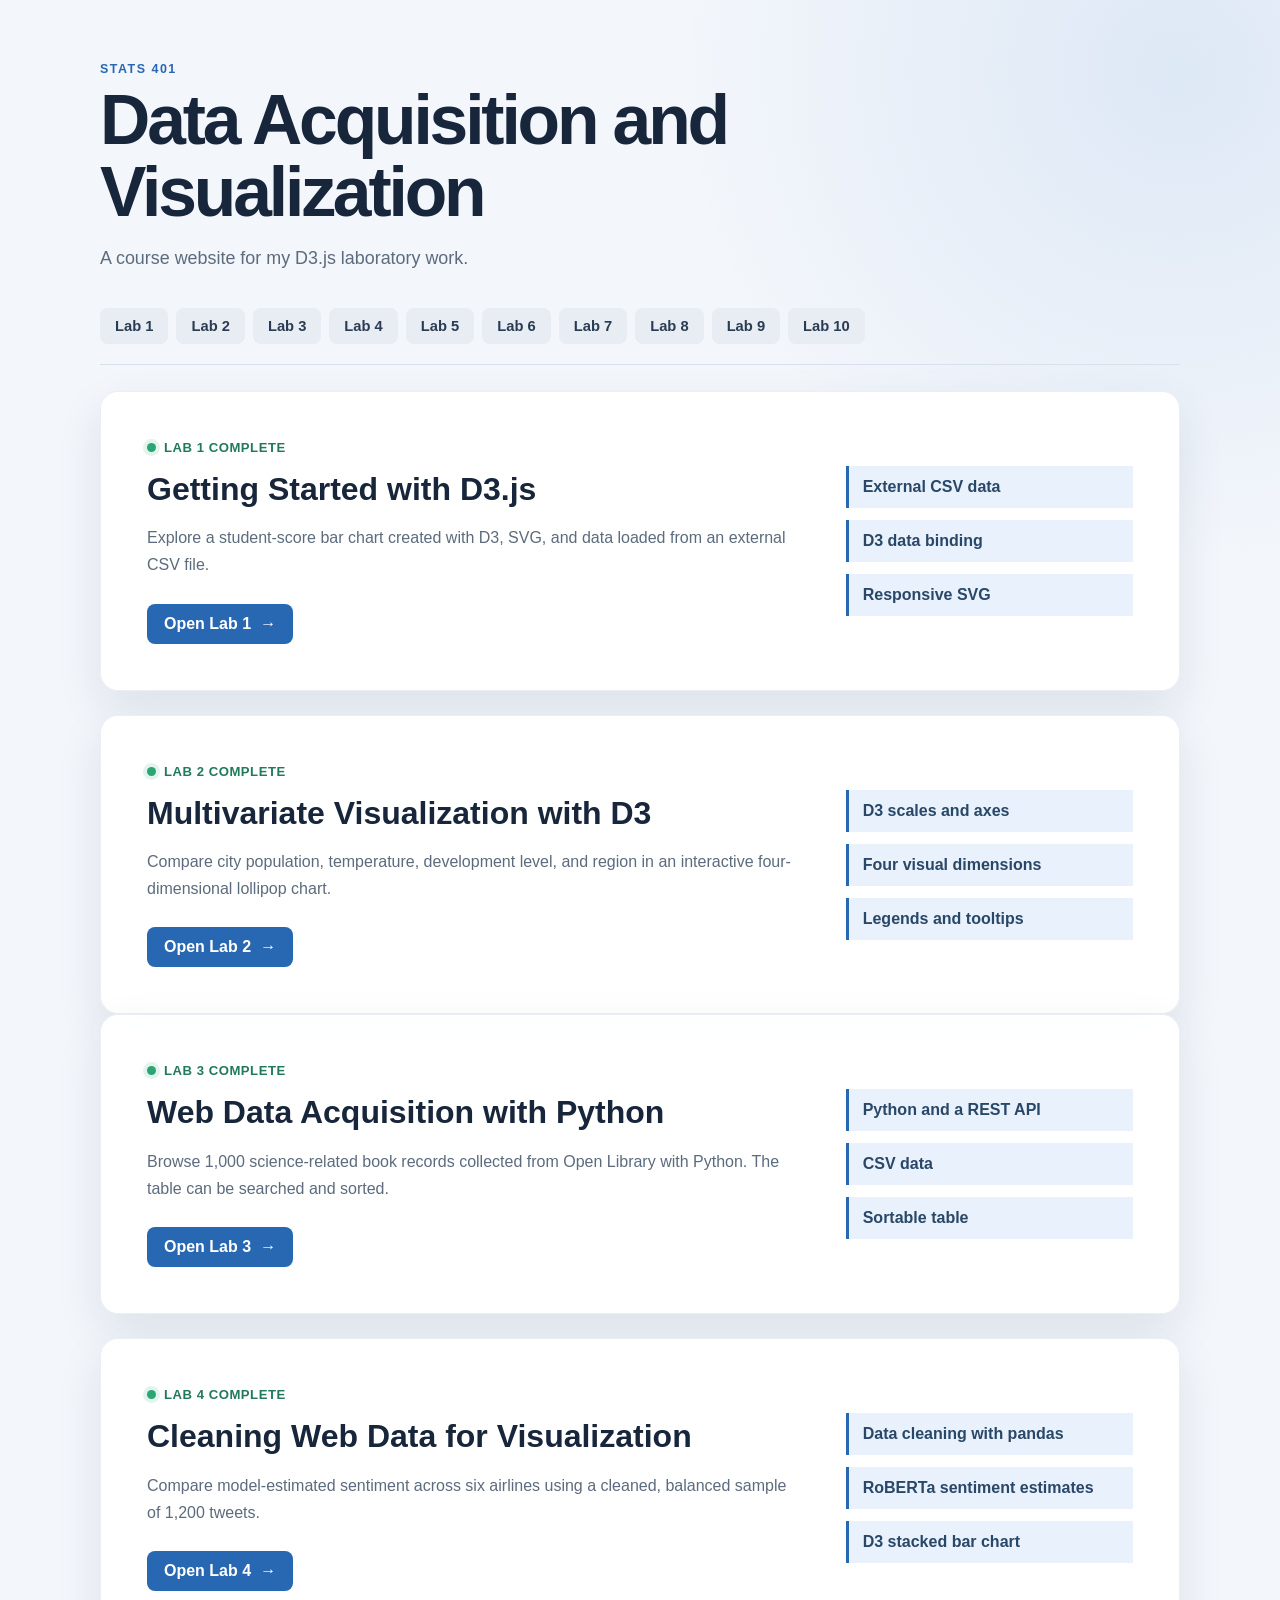
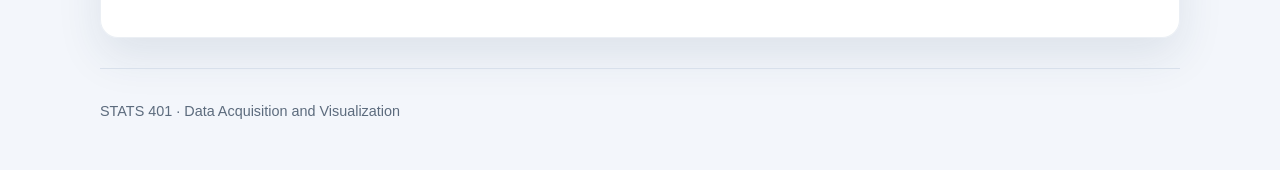
==== index.html @ fca59b25 "Complete Lab 4 tweet cleaning and sentiment visualization" ====
<!doctype html>
<html lang="en">
<head>
  <meta charset="utf-8">
  <meta name="viewport" content="width=device-width, initial-scale=1">
  <meta name="description" content="STATS 401 course website for data acquisition and visualization labs.">
  <title>STATS 401 Labs</title>
  <link rel="stylesheet" href="css/style.css?v=20260827-lab2">
</head>
<body>
  <a class="skip-link" href="#main-content">Skip to main content</a>

  <main id="main-content">
    <header class="page-header">
      <p class="eyebrow">STATS 401</p>
      <h1>Data Acquisition and Visualization</h1>
      <p class="intro">A course website for my D3.js laboratory work.</p>
    </header>

    <nav class="lab-nav" aria-label="Lab navigation">
      <a href="lab1/">Lab 1</a>
      <a href="lab2/">Lab 2</a>
      <a href="lab3/">Lab 3</a>
      <a href="lab4/">Lab 4</a>
      <a href="lab5/">Lab 5</a>
      <a href="lab6/">Lab 6</a>
      <a href="lab7/">Lab 7</a>
      <a href="lab8/">Lab 8</a>
      <a href="lab9/">Lab 9</a>
      <a href="lab10/">Lab 10</a>
    </nav>

    <section class="card lab-feature" aria-labelledby="lab1-heading">
      <div>
        <p class="status"><span class="status-dot" aria-hidden="true"></span>Lab 1 complete</p>
        <h2 id="lab1-heading">Getting Started with D3.js</h2>
        <p>
          Explore a student-score bar chart created with D3, SVG, and data loaded
          from an external CSV file.
        </p>
        <a class="button" href="lab1/">Open Lab 1 <span aria-hidden="true">→</span></a>
      </div>
      <ul class="feature-list" aria-label="Lab 1 technologies">
        <li>External CSV data</li>
        <li>D3 data binding</li>
        <li>Responsive SVG</li>
      </ul>
    </section>

    <section class="card lab-feature lab-feature-secondary" aria-labelledby="lab2-heading">
      <div>
        <p class="status"><span class="status-dot" aria-hidden="true"></span>Lab 2 complete</p>
        <h2 id="lab2-heading">Multivariate Visualization with D3</h2>
        <p>
          Compare city population, temperature, development level, and region in
          an interactive four-dimensional lollipop chart.
        </p>
        <a class="button" href="lab2/">Open Lab 2 <span aria-hidden="true">→</span></a>
      </div>
      <ul class="feature-list" aria-label="Lab 2 technologies">
        <li>D3 scales and axes</li>
        <li>Four visual dimensions</li>
        <li>Legends and tooltips</li>
      </ul>
    </section>

    <section class="card lab-feature" aria-labelledby="lab3-heading">
      <div>
        <p class="status"><span class="status-dot" aria-hidden="true"></span>Lab 3 complete</p>
        <h2 id="lab3-heading">Web Data Acquisition with Python</h2>
        <p>
          Browse 1,000 science-related book records collected from Open Library
          with Python. The table can be searched and sorted.
        </p>
        <a class="button" href="lab3/">Open Lab 3 <span aria-hidden="true">→</span></a>
      </div>
      <ul class="feature-list" aria-label="Lab 3 technologies">
        <li>Python and a REST API</li>
        <li>CSV data</li>
        <li>Sortable table</li>
      </ul>
    </section>

    <section class="card lab-feature lab-feature-secondary" aria-labelledby="lab4-heading">
      <div>
        <p class="status"><span class="status-dot" aria-hidden="true"></span>Lab 4 complete</p>
        <h2 id="lab4-heading">Cleaning Web Data for Visualization</h2>
        <p>
          Compare model-estimated sentiment across six airlines using a cleaned,
          balanced sample of 1,200 tweets.
        </p>
        <a class="button" href="lab4/">Open Lab 4 <span aria-hidden="true">→</span></a>
      </div>
      <ul class="feature-list" aria-label="Lab 4 technologies">
        <li>Data cleaning with pandas</li>
        <li>RoBERTa sentiment estimates</li>
        <li>D3 stacked bar chart</li>
      </ul>
    </section>

    <footer class="site-footer">
      <p>STATS 401 · Data Acquisition and Visualization</p>
    </footer>
  </main>
</body>
</html>
---- css/style.css ----
:root {
  --ink: #17263a;
  --muted: #5c6b7d;
  --page: #f3f6fb;
  --surface: #ffffff;
  --line: #d8e0eb;
  --blue: #2867b2;
  --blue-dark: #174f91;
  --blue-soft: #e8f1fc;
  --green: #217a59;
  --shadow: 0 18px 45px rgba(26, 54, 88, 0.10);
  color: var(--ink);
  background: var(--page);
  font-family: Inter, ui-sans-serif, -apple-system, BlinkMacSystemFont, "Segoe UI", Arial, sans-serif;
  font-synthesis: none;
}

* { box-sizing: border-box; }

html { scroll-behavior: smooth; }

body {
  min-height: 100vh;
  margin: 0;
  background:
    radial-gradient(circle at 92% 4%, rgba(75, 137, 210, 0.13), transparent 31rem),
    var(--page);
}

a { color: var(--blue-dark); }

a:focus-visible,
.bar:focus-visible {
  outline: 3px solid #f2a93b;
  outline-offset: 3px;
}

.skip-link {
  position: fixed;
  top: 10px;
  left: 10px;
  z-index: 10;
  padding: 10px 14px;
  border-radius: 7px;
  background: var(--ink);
  color: white;
  transform: translateY(-160%);
  transition: transform 160ms ease;
}

.skip-link:focus { transform: translateY(0); }

main {
  width: min(1080px, calc(100% - 40px));
  margin: 0 auto;
  padding: 62px 0 36px;
}

.page-header { max-width: 760px; }

.eyebrow,
.section-label {
  margin: 0 0 9px;
  color: var(--blue);
  font-size: 0.78rem;
  font-weight: 800;
  letter-spacing: 0.12em;
}

h1 {
  margin: 0;
  color: var(--ink);
  font-size: clamp(2.25rem, 7vw, 4.35rem);
  line-height: 1.03;
  letter-spacing: -0.045em;
}

h2 {
  margin: 0;
  font-size: clamp(1.45rem, 3vw, 2rem);
  line-height: 1.2;
}

.intro {
  margin: 16px 0 0;
  color: var(--muted);
  font-size: 1.12rem;
  line-height: 1.65;
}

.lab-nav {
  display: flex;
  flex-wrap: wrap;
  gap: 8px;
  margin: 34px 0 26px;
  padding-bottom: 20px;
  border-bottom: 1px solid var(--line);
}

.lab-nav a {
  padding: 9px 14px;
  border: 1px solid transparent;
  border-radius: 8px;
  background: #e8edf4;
  color: #2a3c53;
  font-size: 0.92rem;
  font-weight: 700;
  text-decoration: none;
  transition: background 150ms ease, color 150ms ease, transform 150ms ease;
}

.lab-nav a:hover {
  background: #d9e4f2;
  transform: translateY(-1px);
}

.lab-nav a.active {
  background: var(--blue);
  color: white;
}

.card,
.chart-card {
  border: 1px solid rgba(35, 83, 135, 0.09);
  border-radius: 18px;
  background: rgba(255, 255, 255, 0.96);
  box-shadow: var(--shadow);
}

.card { padding: clamp(26px, 5vw, 46px); }

.lab-feature-secondary { margin-top: 24px; }

.lab-feature {
  display: grid;
  grid-template-columns: minmax(0, 1.6fr) minmax(230px, 0.7fr);
  gap: 42px;
  align-items: center;
}

.lab-feature p:not(.status) {
  max-width: 650px;
  color: var(--muted);
  line-height: 1.7;
}

.status {
  display: inline-flex;
  align-items: center;
  gap: 8px;
  margin: 0 0 15px;
  color: var(--green);
  font-size: 0.82rem;
  font-weight: 800;
  letter-spacing: 0.04em;
  text-transform: uppercase;
}

.status-dot {
  width: 9px;
  height: 9px;
  border-radius: 999px;
  background: #2ba574;
  box-shadow: 0 0 0 4px rgba(43, 165, 116, 0.13);
}

.feature-list {
  display: grid;
  gap: 12px;
  margin: 0;
  padding: 0;
  list-style: none;
}

.feature-list li {
  padding: 12px 14px;
  border-left: 3px solid var(--blue);
  background: var(--blue-soft);
  color: #294767;
  font-weight: 700;
}

.button {
  display: inline-flex;
  align-items: center;
  gap: 9px;
  margin-top: 9px;
  padding: 11px 17px;
  border-radius: 8px;
  background: var(--blue);
  color: white;
  font-weight: 800;
  text-decoration: none;
  transition: background 150ms ease, transform 150ms ease;
}

.button:hover {
  background: var(--blue-dark);
  transform: translateY(-1px);
}

.chart-card { padding: clamp(22px, 4vw, 38px); }

.chart-header {
  display: flex;
  justify-content: space-between;
  gap: 30px;
  align-items: flex-start;
  padding-bottom: 22px;
  border-bottom: 1px solid var(--line);
}

.chart-note {
  margin: 8px 0 0;
  color: var(--muted);
}

.chart-meta {
  display: flex;
  flex-wrap: wrap;
  gap: 10px;
  margin: 0;
}

.chart-meta div {
  min-width: 105px;
  padding: 10px 13px;
  border-radius: 9px;
  background: var(--blue-soft);
}

.chart-meta dt {
  color: var(--muted);
  font-size: 0.7rem;
  font-weight: 800;
  letter-spacing: 0.06em;
  text-transform: uppercase;
}

.chart-meta dd {
  margin: 3px 0 0;
  color: #214b79;
  font-size: 0.88rem;
  font-weight: 800;
  overflow-wrap: anywhere;
}

.chart-container {
  overflow-x: auto;
  margin-top: 18px;
  padding: 4px 2px 0;
}

.chart-svg {
  display: block;
  width: 100%;
  min-width: 720px;
  height: auto;
}

.grid-line {
  stroke: #e1e7ef;
  stroke-width: 1;
}

.grid-line.baseline {
  stroke: #91a1b5;
  stroke-width: 1.4;
}

.guide-label {
  fill: #7a899a;
  font-size: 12px;
  text-anchor: end;
}

.bar {
  fill: var(--blue);
  transition: fill 150ms ease, opacity 150ms ease;
}

.bar:hover,
.bar:focus { fill: var(--blue-dark); }

.name-label,
.score-label {
  fill: #26384d;
  text-anchor: middle;
  pointer-events: none;
}

.name-label {
  font-size: 14px;
  font-weight: 800;
}

.score-label {
  fill: var(--muted);
  font-size: 12px;
  font-weight: 700;
}

.chart-caption {
  max-width: 760px;
  margin: 14px 0 0;
  color: var(--muted);
  font-size: 0.92rem;
  line-height: 1.6;
}

.mobile-hint {
  display: none;
  margin: 9px 0 0;
  color: #214b79;
  font-size: 0.82rem;
  font-weight: 800;
}

.chart-summary {
  margin: -14px 0 4px 54px;
  color: #214b79;
  font-size: 0.9rem;
  font-weight: 800;
}

.lab2-card { overflow: visible; }

.encoding-grid {
  display: grid;
  grid-template-columns: repeat(4, minmax(0, 1fr));
  gap: 10px;
  margin: 22px 0 0;
}

.encoding-grid > div {
  display: flex;
  flex-direction: column;
  gap: 4px;
  padding: 13px 15px;
  border: 1px solid #dce5f0;
  border-radius: 11px;
  background: #f8fafd;
}

.encoding-key {
  color: var(--blue);
  font-size: 0.69rem;
  font-weight: 850;
  letter-spacing: 0.09em;
  text-transform: uppercase;
}

.encoding-grid strong {
  color: #263b54;
  font-size: 0.92rem;
}

.legend-panel {
  display: grid;
  grid-template-columns: minmax(240px, 1fr) minmax(280px, 1fr);
  gap: 34px;
  align-items: center;
  margin-top: 16px;
  padding: 17px 20px;
  border-radius: 12px;
  background: #edf3fa;
}

.legend-panel p {
  margin: 0 0 9px;
  color: #294767;
  font-size: 0.83rem;
}

.legend-panel p span {
  margin-left: 6px;
  color: var(--muted);
  font-size: 0.76rem;
}

.temperature-gradient {
  width: 100%;
  height: 11px;
  border: 1px solid rgba(23, 38, 58, 0.12);
  border-radius: 99px;
  background: linear-gradient(90deg, #2f6db2 0%, #f4d35e 50%, #d4543f 100%);
}

.legend-range {
  display: flex;
  justify-content: space-between;
  margin-top: 5px;
  color: var(--muted);
  font-size: 0.72rem;
  font-weight: 750;
}

.size-items {
  display: flex;
  flex-wrap: wrap;
  gap: 20px;
  align-items: center;
}

.size-items span {
  display: inline-flex;
  gap: 8px;
  align-items: center;
  color: #334d6a;
  font-size: 0.78rem;
  font-weight: 750;
}

.size-dot {
  display: inline-block;
  flex: 0 0 auto;
  border: 2px solid white;
  border-radius: 50%;
  background: #597998;
  box-shadow: 0 0 0 1px rgba(31, 64, 97, 0.28);
}

.size-low { width: 14px; height: 14px; }
.size-medium { width: 21px; height: 21px; }
.size-high { width: 28px; height: 28px; }

.lab2-chart-container {
  margin-top: 16px;
  padding-top: 0;
}

.lab2-svg {
  display: block;
  width: 100%;
  min-width: 880px;
  height: auto;
}

.facet-panel {
  fill: #fbfcfe;
  stroke: #dce5f0;
  stroke-width: 1.2;
}

.facet-title {
  fill: #174f91;
  font-size: 17px;
  font-weight: 850;
}

.population-grid {
  stroke: #e2e8f0;
  stroke-dasharray: 3 5;
}

.population-axis path,
.population-axis line {
  stroke: #9aabbf;
}

.population-axis text {
  fill: #64758a;
  font-size: 11px;
}

.axis-title {
  fill: #5b6e84;
  font-size: 11px;
  font-weight: 750;
  text-anchor: middle;
}

.city-label {
  fill: #2a3e56;
  font-size: 12px;
  font-weight: 750;
  text-anchor: end;
}

.lollipop-stem {
  stroke: #7590ae;
  stroke-width: 4;
  stroke-linecap: round;
  opacity: 0.68;
}

.city-marker {
  cursor: pointer;
  stroke: white;
  stroke-width: 3;
  filter: drop-shadow(0 3px 4px rgba(35, 56, 80, 0.22));
  transition: filter 140ms ease, stroke-width 140ms ease;
}

.city-marker:hover,
.city-marker:focus,
.city-marker.active {
  stroke: #17263a;
  stroke-width: 4;
  filter: drop-shadow(0 4px 7px rgba(24, 47, 76, 0.34));
  outline: none;
}

.data-summary {
  margin: 2px 0 0;
  padding: 13px 16px;
  border-left: 3px solid var(--blue);
  border-radius: 0 8px 8px 0;
  background: var(--blue-soft);
  color: #294767;
  font-size: 0.9rem;
  line-height: 1.55;
}

.tooltip {
  position: fixed;
  z-index: 100;
  display: flex;
  flex-direction: column;
  gap: 4px;
  min-width: 210px;
  padding: 12px 14px;
  border: 1px solid rgba(23, 38, 58, 0.18);
  border-radius: 10px;
  background: rgba(23, 38, 58, 0.96);
  color: white;
  box-shadow: 0 14px 32px rgba(14, 31, 52, 0.24);
  font-size: 0.8rem;
  line-height: 1.4;
  opacity: 0;
  pointer-events: none;
  transform: translateY(4px);
  transition: opacity 120ms ease, transform 120ms ease;
}

.tooltip.visible {
  opacity: 1;
  transform: translateY(0);
}

.tooltip strong {
  margin-bottom: 3px;
  font-size: 0.96rem;
}

.justification {
  margin-top: 24px;
}

.justification p:last-child {
  max-width: 900px;
  margin: 15px 0 0;
  color: #44566c;
  font-size: 1rem;
  line-height: 1.78;
}

.loading-message,
.error-message {
  margin: 28px 0;
  padding: 16px;
  border-radius: 9px;
}

.loading-message {
  background: var(--blue-soft);
  color: #214b79;
}

.error-message {
  background: #fff1f0;
  color: #9f332c;
}

.placeholder {
  color: var(--muted);
  font-size: 1.08rem;
}

.site-footer {
  margin-top: 30px;
  padding-top: 20px;
  border-top: 1px solid var(--line);
  color: var(--muted);
  font-size: 0.9rem;
}

.site-footer a {
  font-weight: 700;
  text-decoration: none;
}

@media (max-width: 760px) {
  main {
    width: min(100% - 28px, 1080px);
    padding-top: 38px;
  }

  .lab-feature { grid-template-columns: 1fr; gap: 28px; }
  .chart-header { display: block; }
  .chart-meta { margin-top: 20px; }
  .chart-meta div { flex: 1 1 100px; }
  .mobile-hint { display: block; }
  .encoding-grid { grid-template-columns: repeat(2, minmax(0, 1fr)); }
  .legend-panel { grid-template-columns: 1fr; gap: 18px; }
}

@media (prefers-reduced-motion: reduce) {
  *, *::before, *::after {
    scroll-behavior: auto !important;
    transition: none !important;
  }
}
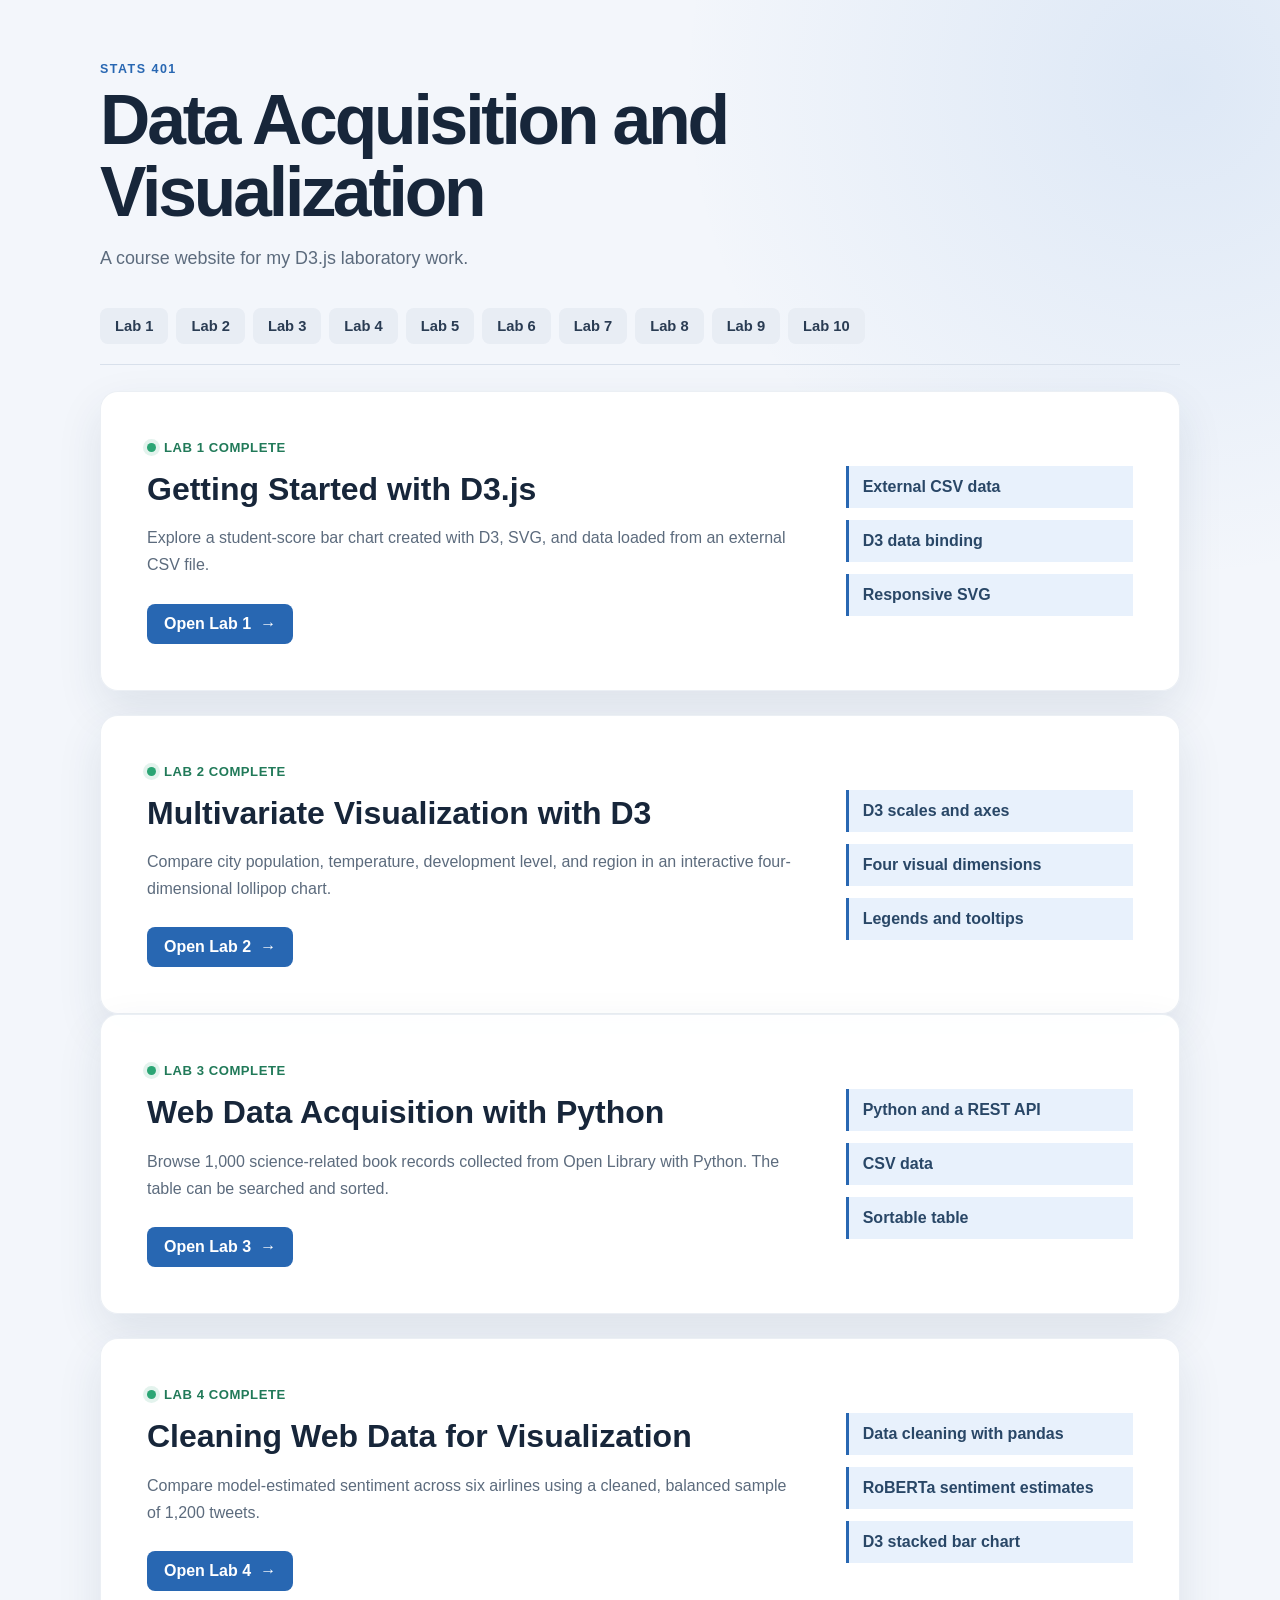
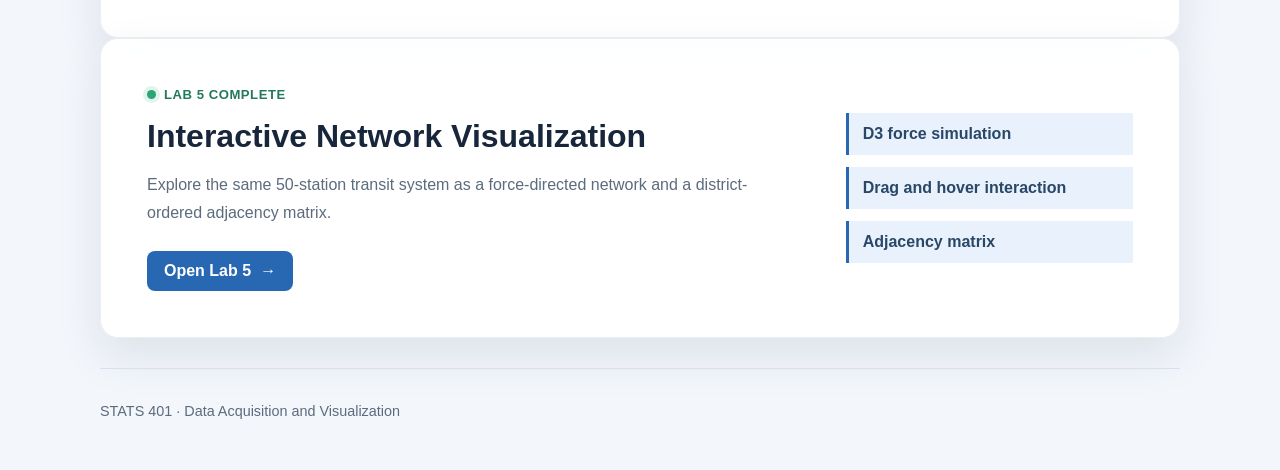
==== commit 3252a3b5: "Complete Lab 5 interactive transit network" ====
--- a/index.html
+++ b/index.html
@@ -98,6 +98,23 @@
       </ul>
     </section>
 
+    <section class="card lab-feature" aria-labelledby="lab5-heading">
+      <div>
+        <p class="status"><span class="status-dot" aria-hidden="true"></span>Lab 5 complete</p>
+        <h2 id="lab5-heading">Interactive Network Visualization</h2>
+        <p>
+          Explore the same 50-station transit system as a force-directed network
+          and a district-ordered adjacency matrix.
+        </p>
+        <a class="button" href="lab5/">Open Lab 5 <span aria-hidden="true">→</span></a>
+      </div>
+      <ul class="feature-list" aria-label="Lab 5 technologies">
+        <li>D3 force simulation</li>
+        <li>Drag and hover interaction</li>
+        <li>Adjacency matrix</li>
+      </ul>
+    </section>
+
     <footer class="site-footer">
       <p>STATS 401 · Data Acquisition and Visualization</p>
     </footer>
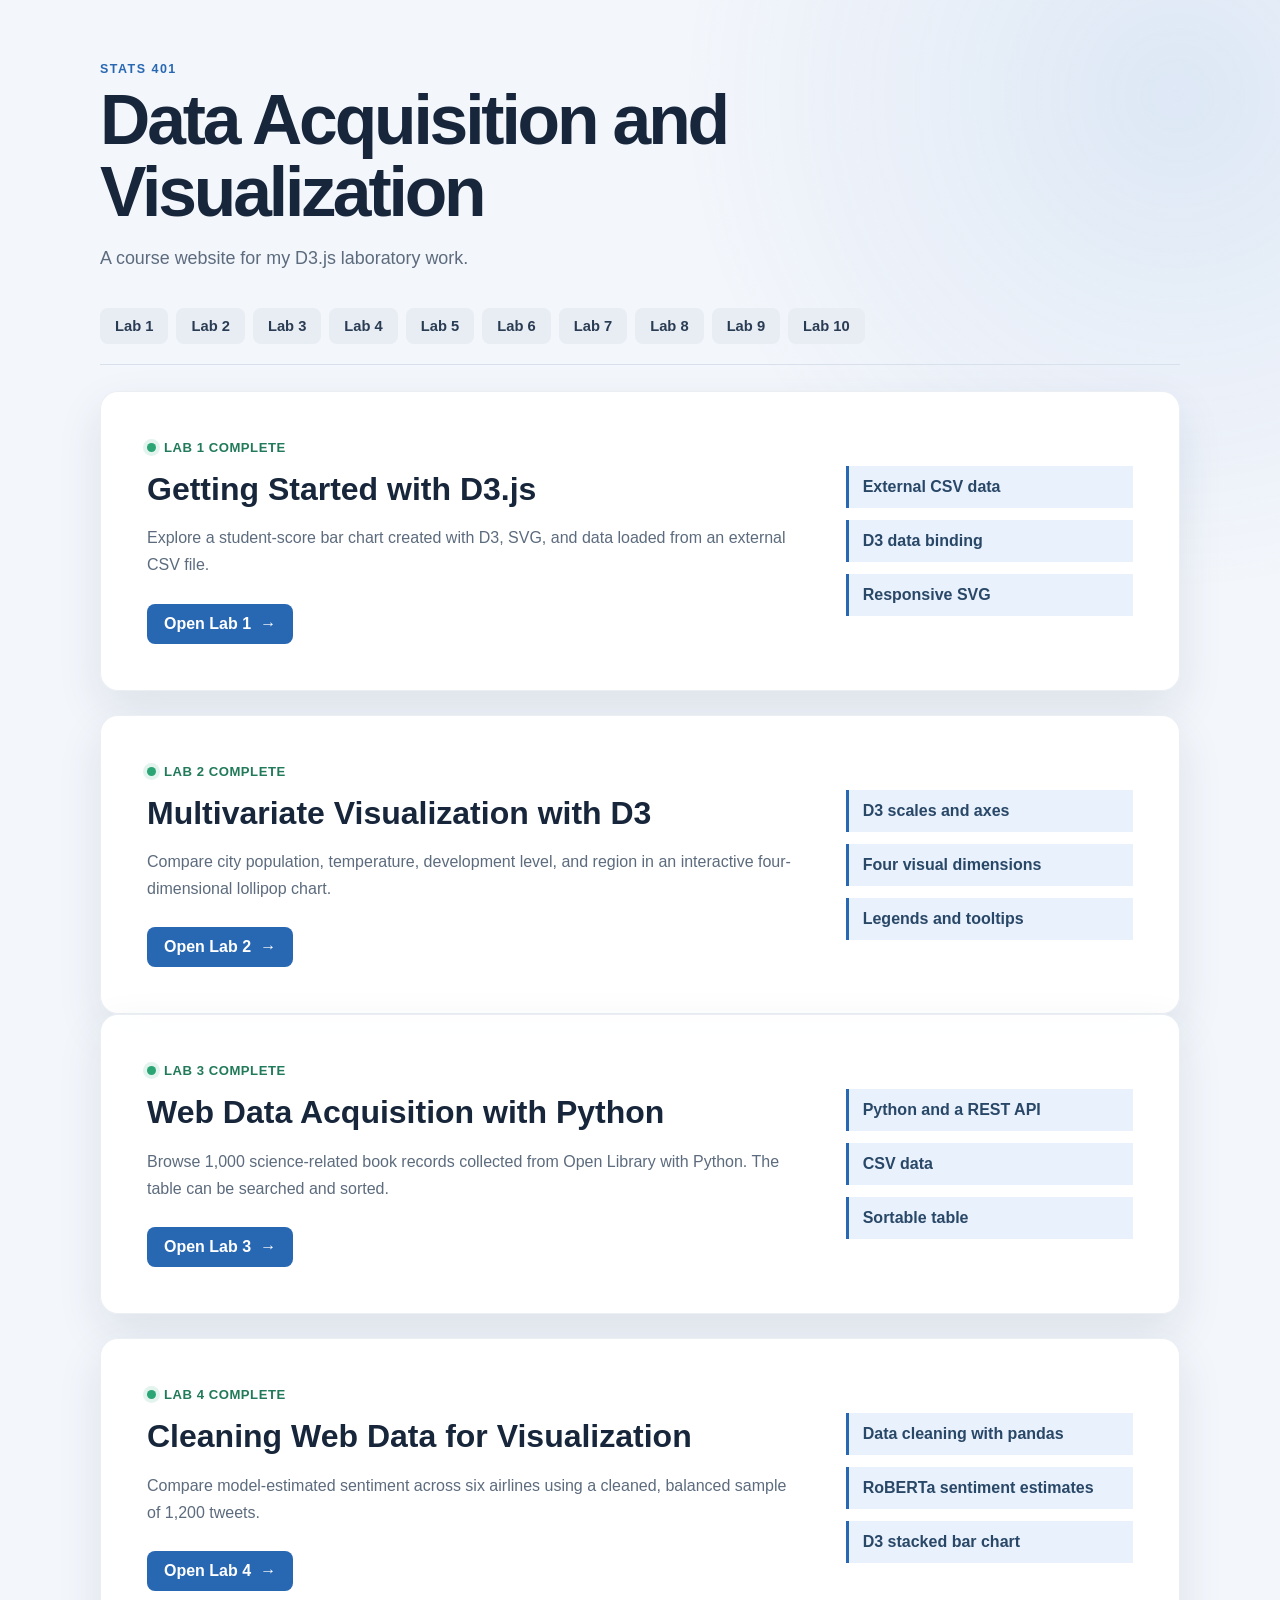
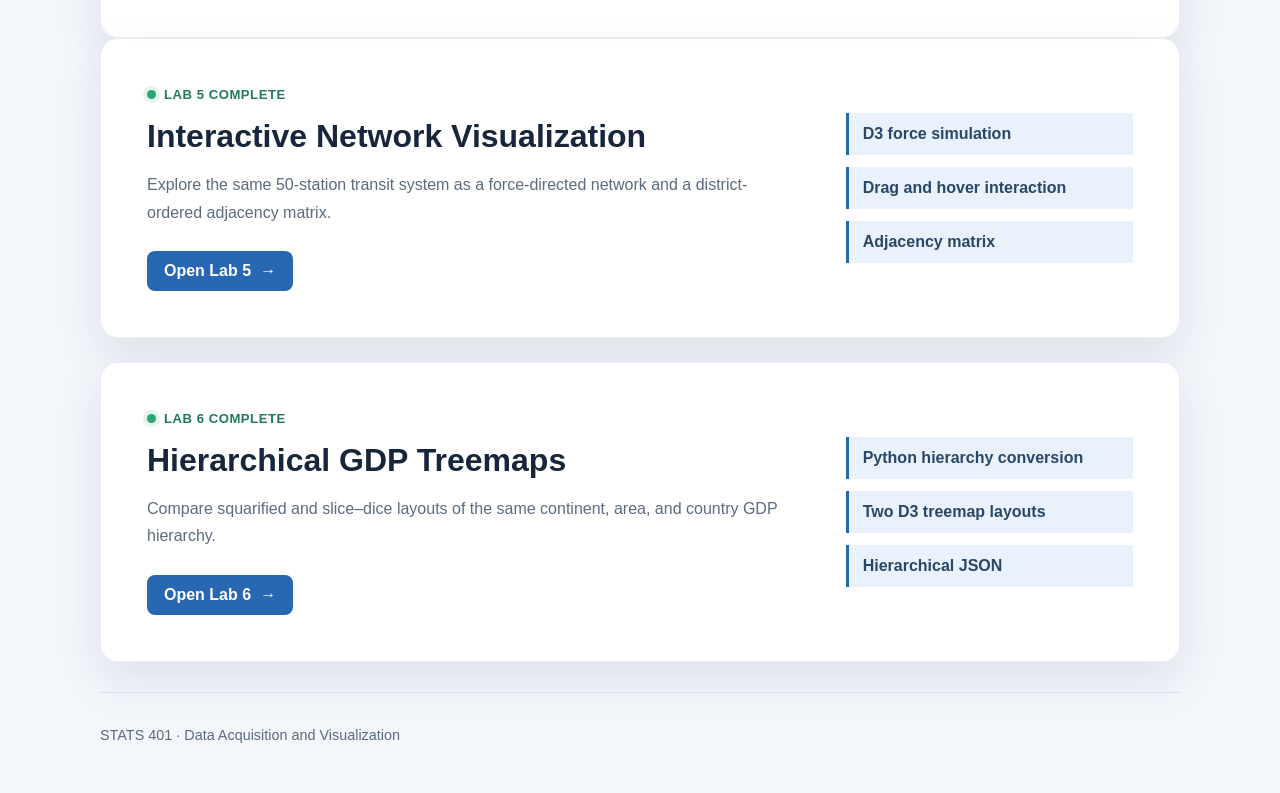
==== commit 11c0eb4e: "Complete Lab 6 hierarchical GDP treemaps" ====
--- a/index.html
+++ b/index.html
@@ -115,6 +115,23 @@
       </ul>
     </section>
 
+    <section class="card lab-feature lab-feature-secondary" aria-labelledby="lab6-heading">
+      <div>
+        <p class="status"><span class="status-dot" aria-hidden="true"></span>Lab 6 complete</p>
+        <h2 id="lab6-heading">Hierarchical GDP Treemaps</h2>
+        <p>
+          Compare squarified and slice–dice layouts of the same continent,
+          area, and country GDP hierarchy.
+        </p>
+        <a class="button" href="lab6/">Open Lab 6 <span aria-hidden="true">→</span></a>
+      </div>
+      <ul class="feature-list" aria-label="Lab 6 technologies">
+        <li>Python hierarchy conversion</li>
+        <li>Two D3 treemap layouts</li>
+        <li>Hierarchical JSON</li>
+      </ul>
+    </section>
+
     <footer class="site-footer">
       <p>STATS 401 · Data Acquisition and Visualization</p>
     </footer>
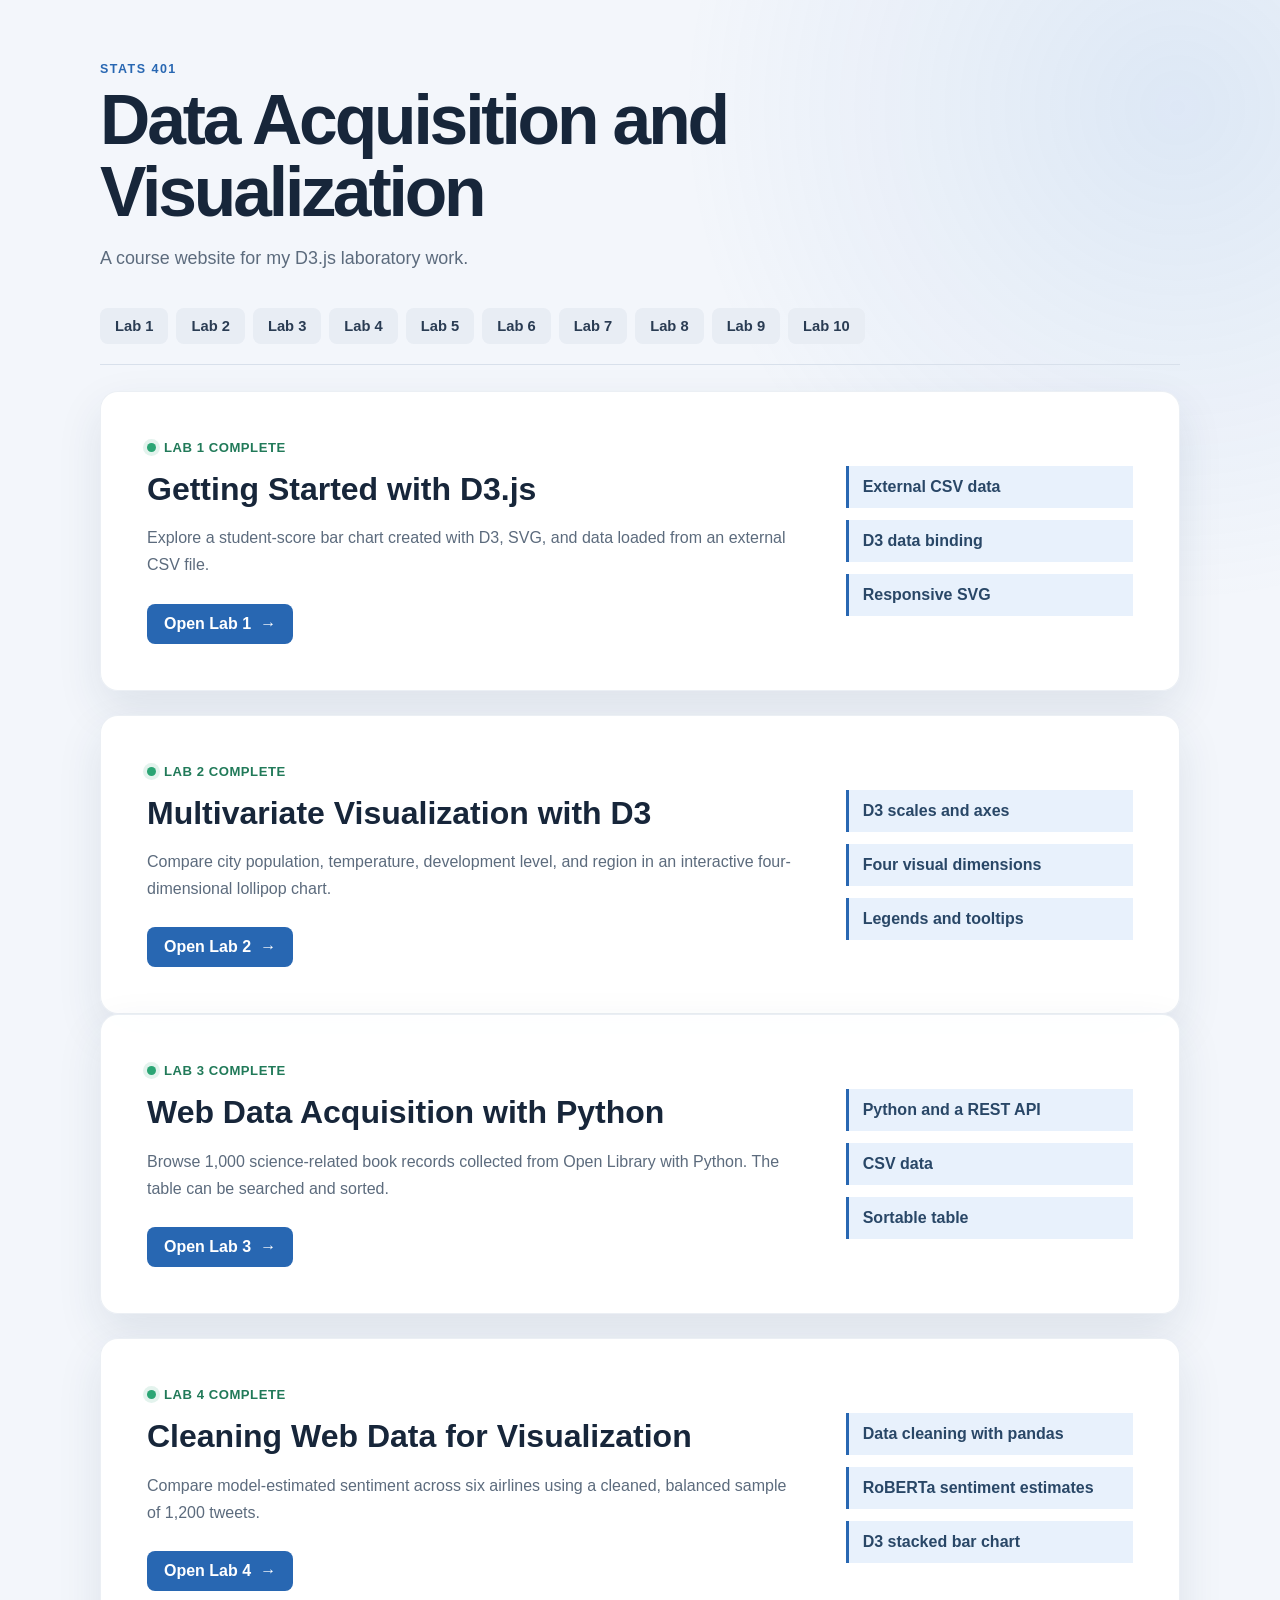
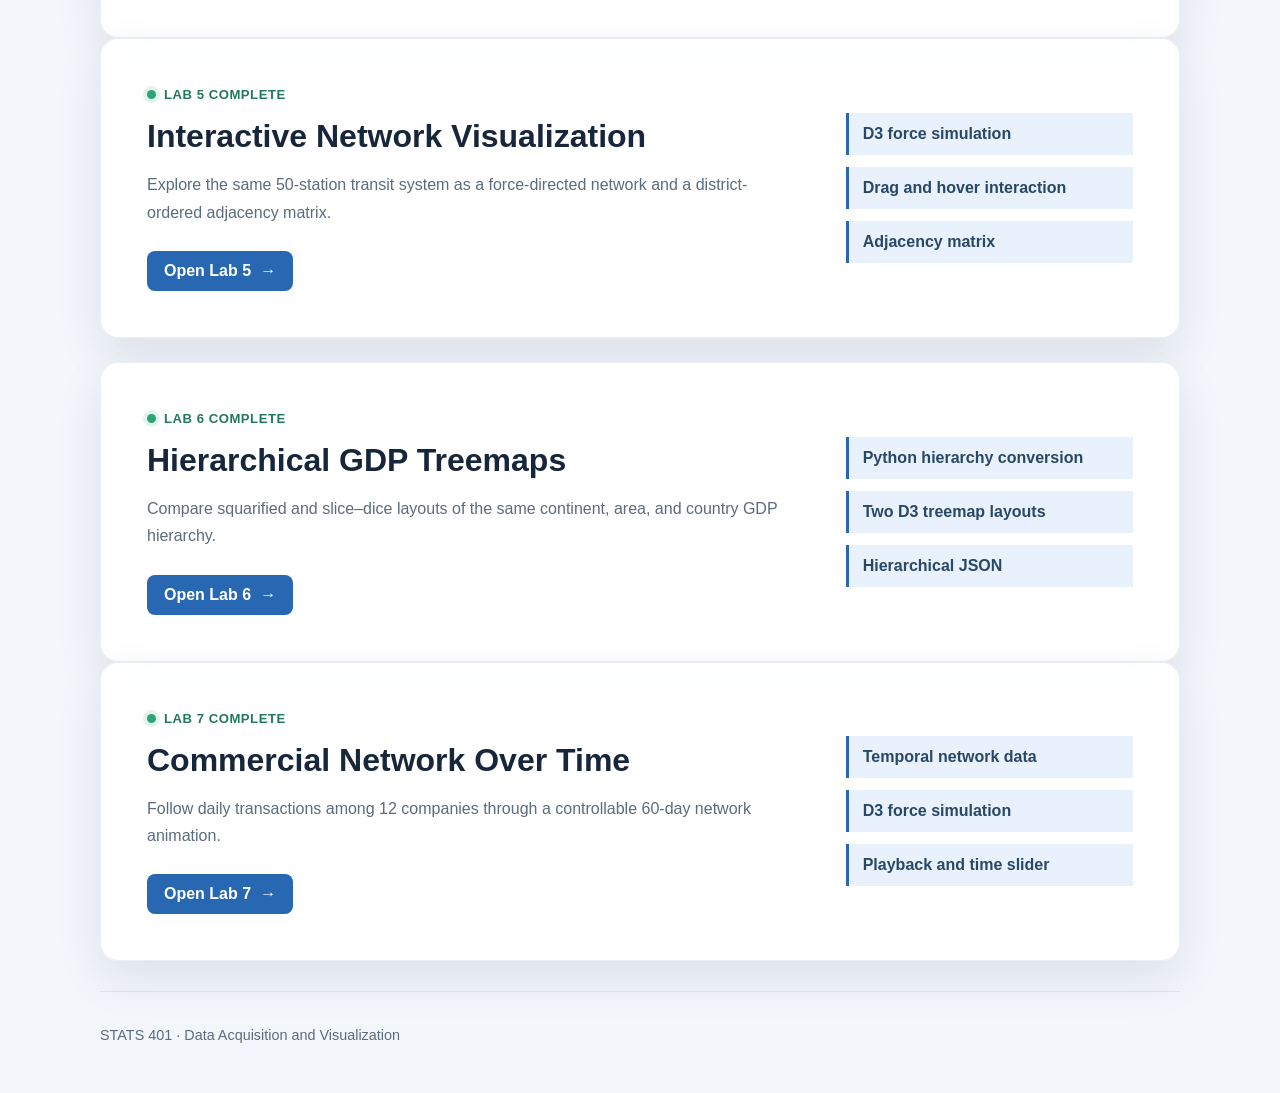
==== commit 980cf35e: "Complete Lab 7 temporal network visualization" ====
--- a/index.html
+++ b/index.html
@@ -132,6 +132,23 @@
       </ul>
     </section>
 
+    <section class="card lab-feature" aria-labelledby="lab7-heading">
+      <div>
+        <p class="status"><span class="status-dot" aria-hidden="true"></span>Lab 7 complete</p>
+        <h2 id="lab7-heading">Commercial Network Over Time</h2>
+        <p>
+          Follow daily transactions among 12 companies through a controllable
+          60-day network animation.
+        </p>
+        <a class="button" href="lab7/">Open Lab 7 <span aria-hidden="true">→</span></a>
+      </div>
+      <ul class="feature-list" aria-label="Lab 7 technologies">
+        <li>Temporal network data</li>
+        <li>D3 force simulation</li>
+        <li>Playback and time slider</li>
+      </ul>
+    </section>
+
     <footer class="site-footer">
       <p>STATS 401 · Data Acquisition and Visualization</p>
     </footer>
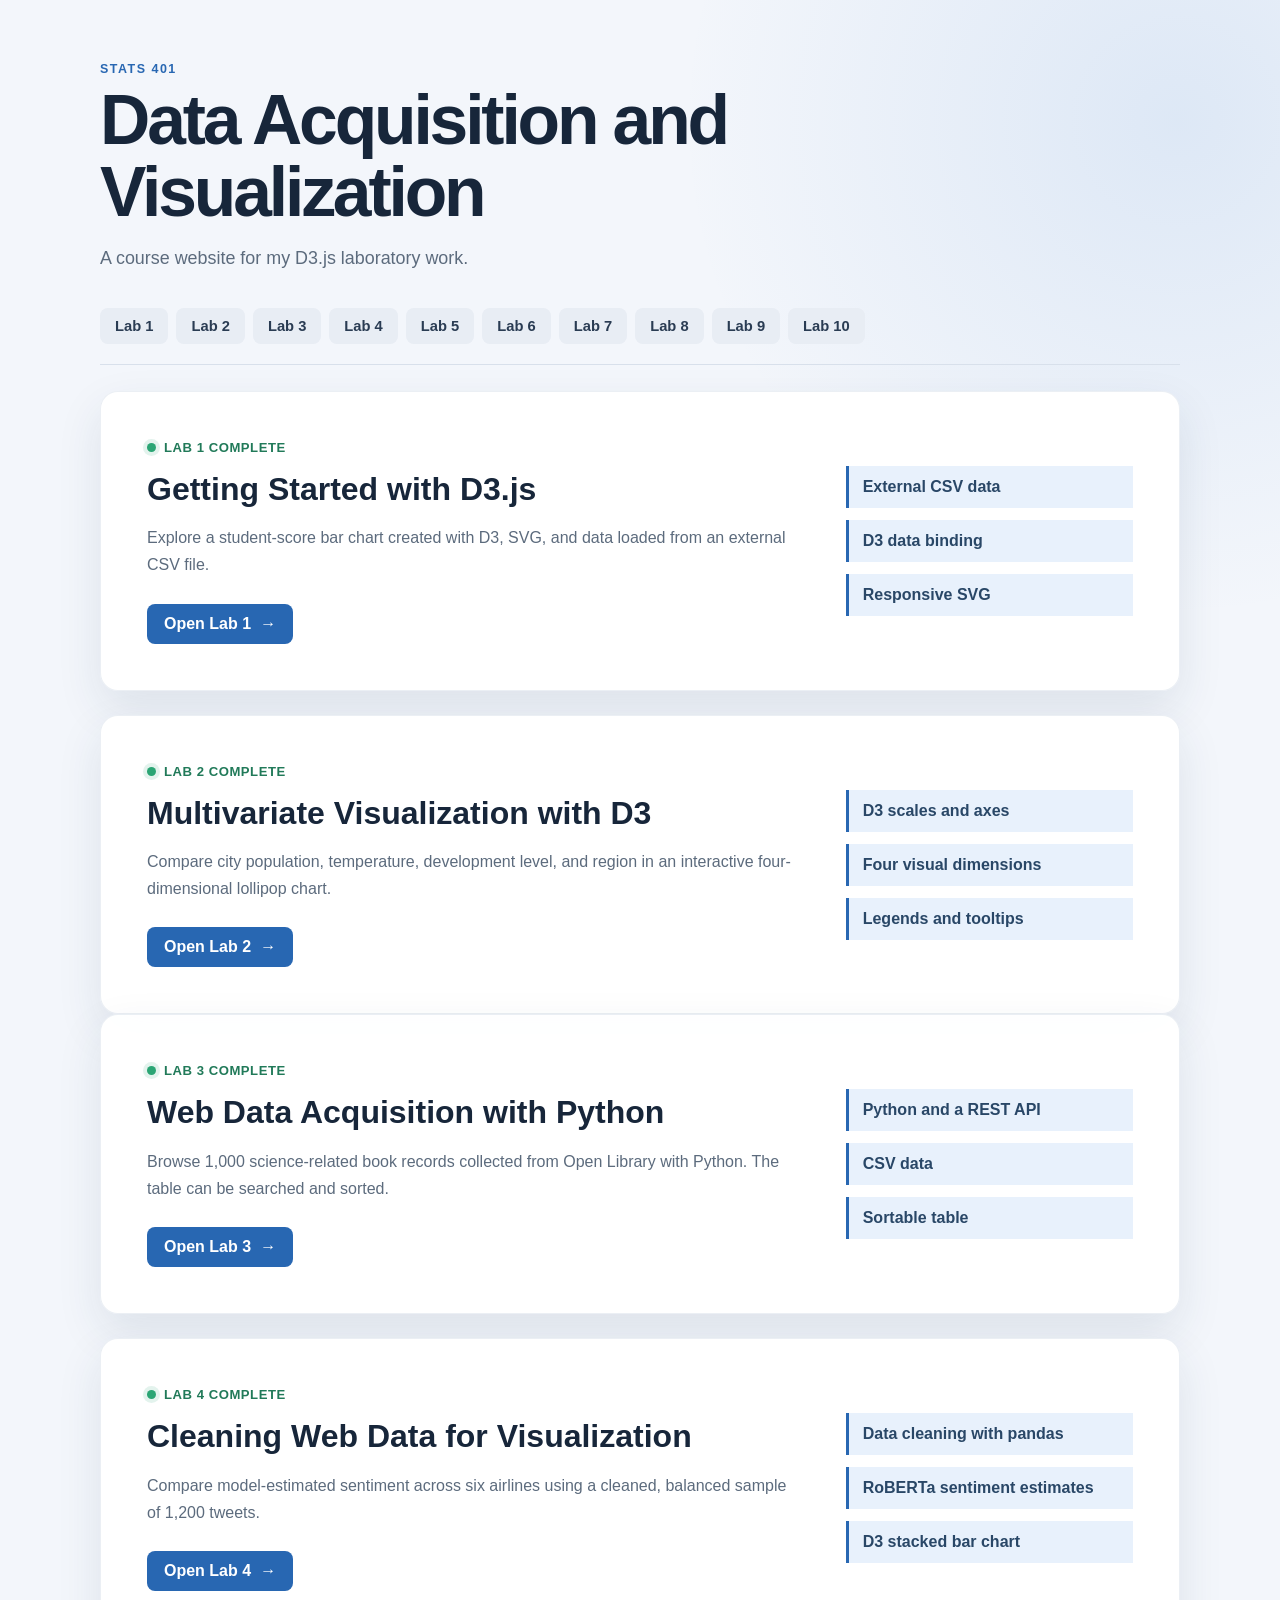
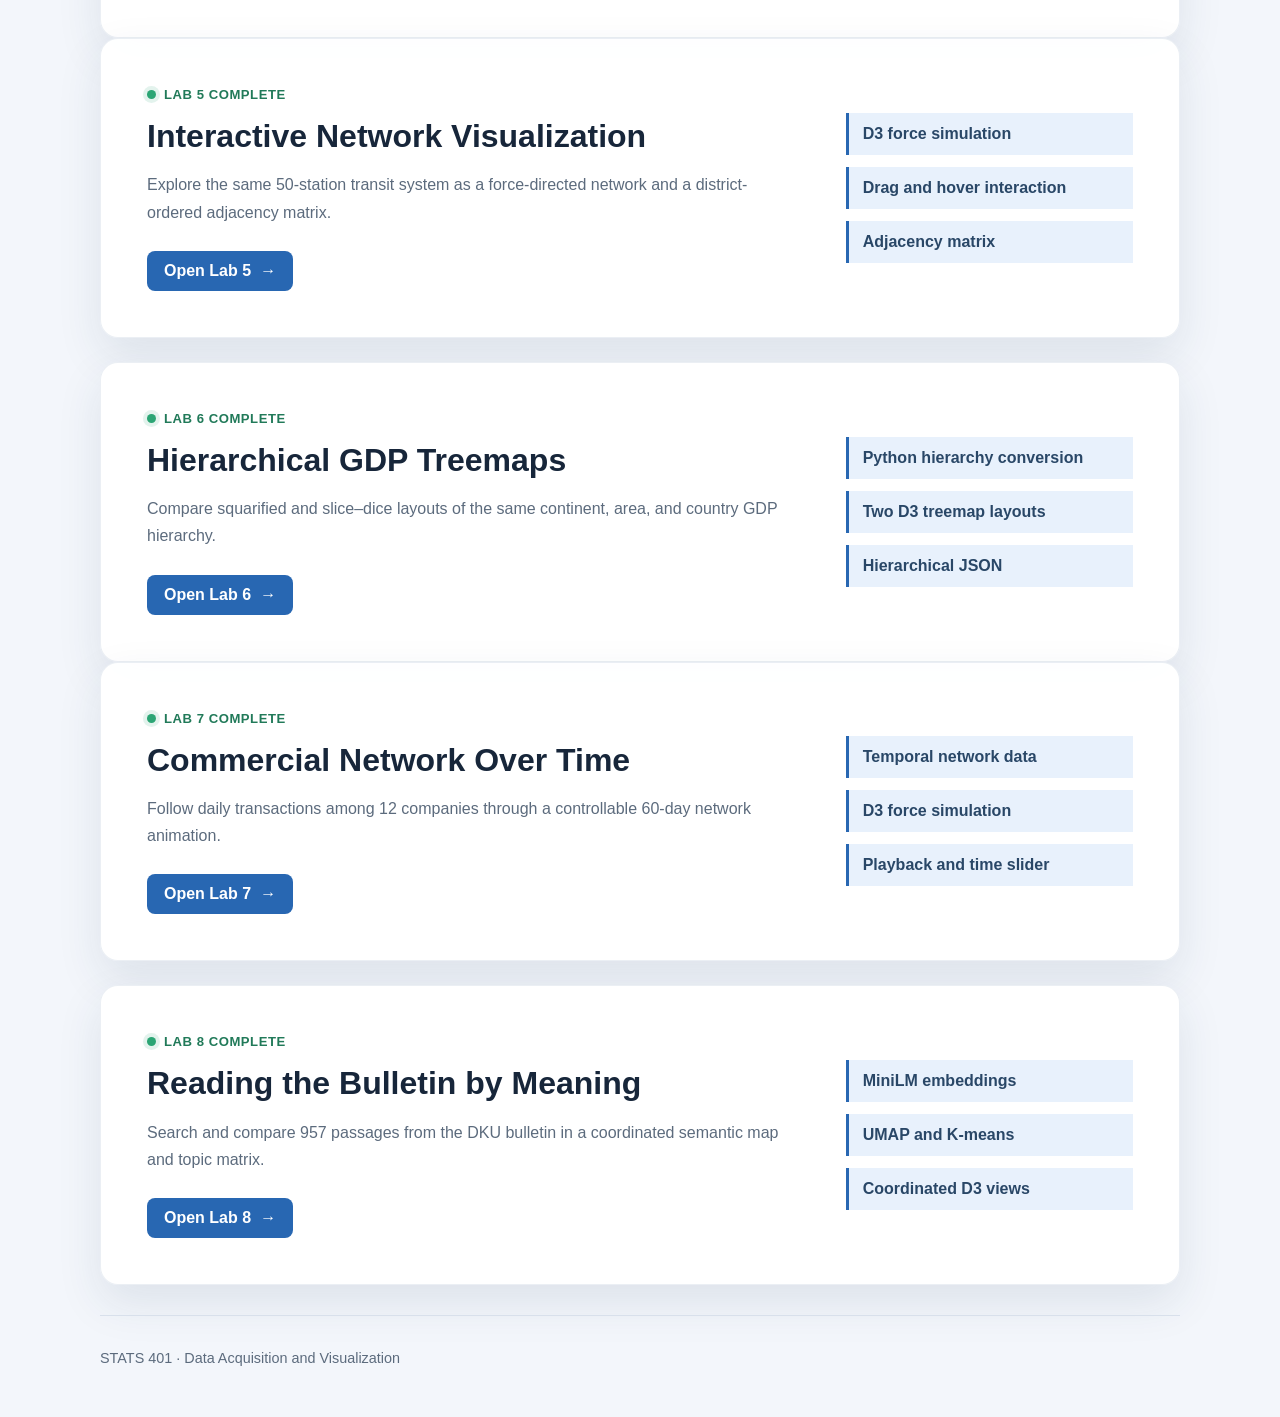
==== commit bb425b72: "Complete Lab 8 bulletin text visualization" ====
--- a/index.html
+++ b/index.html
@@ -149,6 +149,23 @@
       </ul>
     </section>
 
+    <section class="card lab-feature lab-feature-secondary" aria-labelledby="lab8-heading">
+      <div>
+        <p class="status"><span class="status-dot" aria-hidden="true"></span>Lab 8 complete</p>
+        <h2 id="lab8-heading">Reading the Bulletin by Meaning</h2>
+        <p>
+          Search and compare 957 passages from the DKU bulletin in a coordinated
+          semantic map and topic matrix.
+        </p>
+        <a class="button" href="lab8/">Open Lab 8 <span aria-hidden="true">→</span></a>
+      </div>
+      <ul class="feature-list" aria-label="Lab 8 technologies">
+        <li>MiniLM embeddings</li>
+        <li>UMAP and K-means</li>
+        <li>Coordinated D3 views</li>
+      </ul>
+    </section>
+
     <footer class="site-footer">
       <p>STATS 401 · Data Acquisition and Visualization</p>
     </footer>
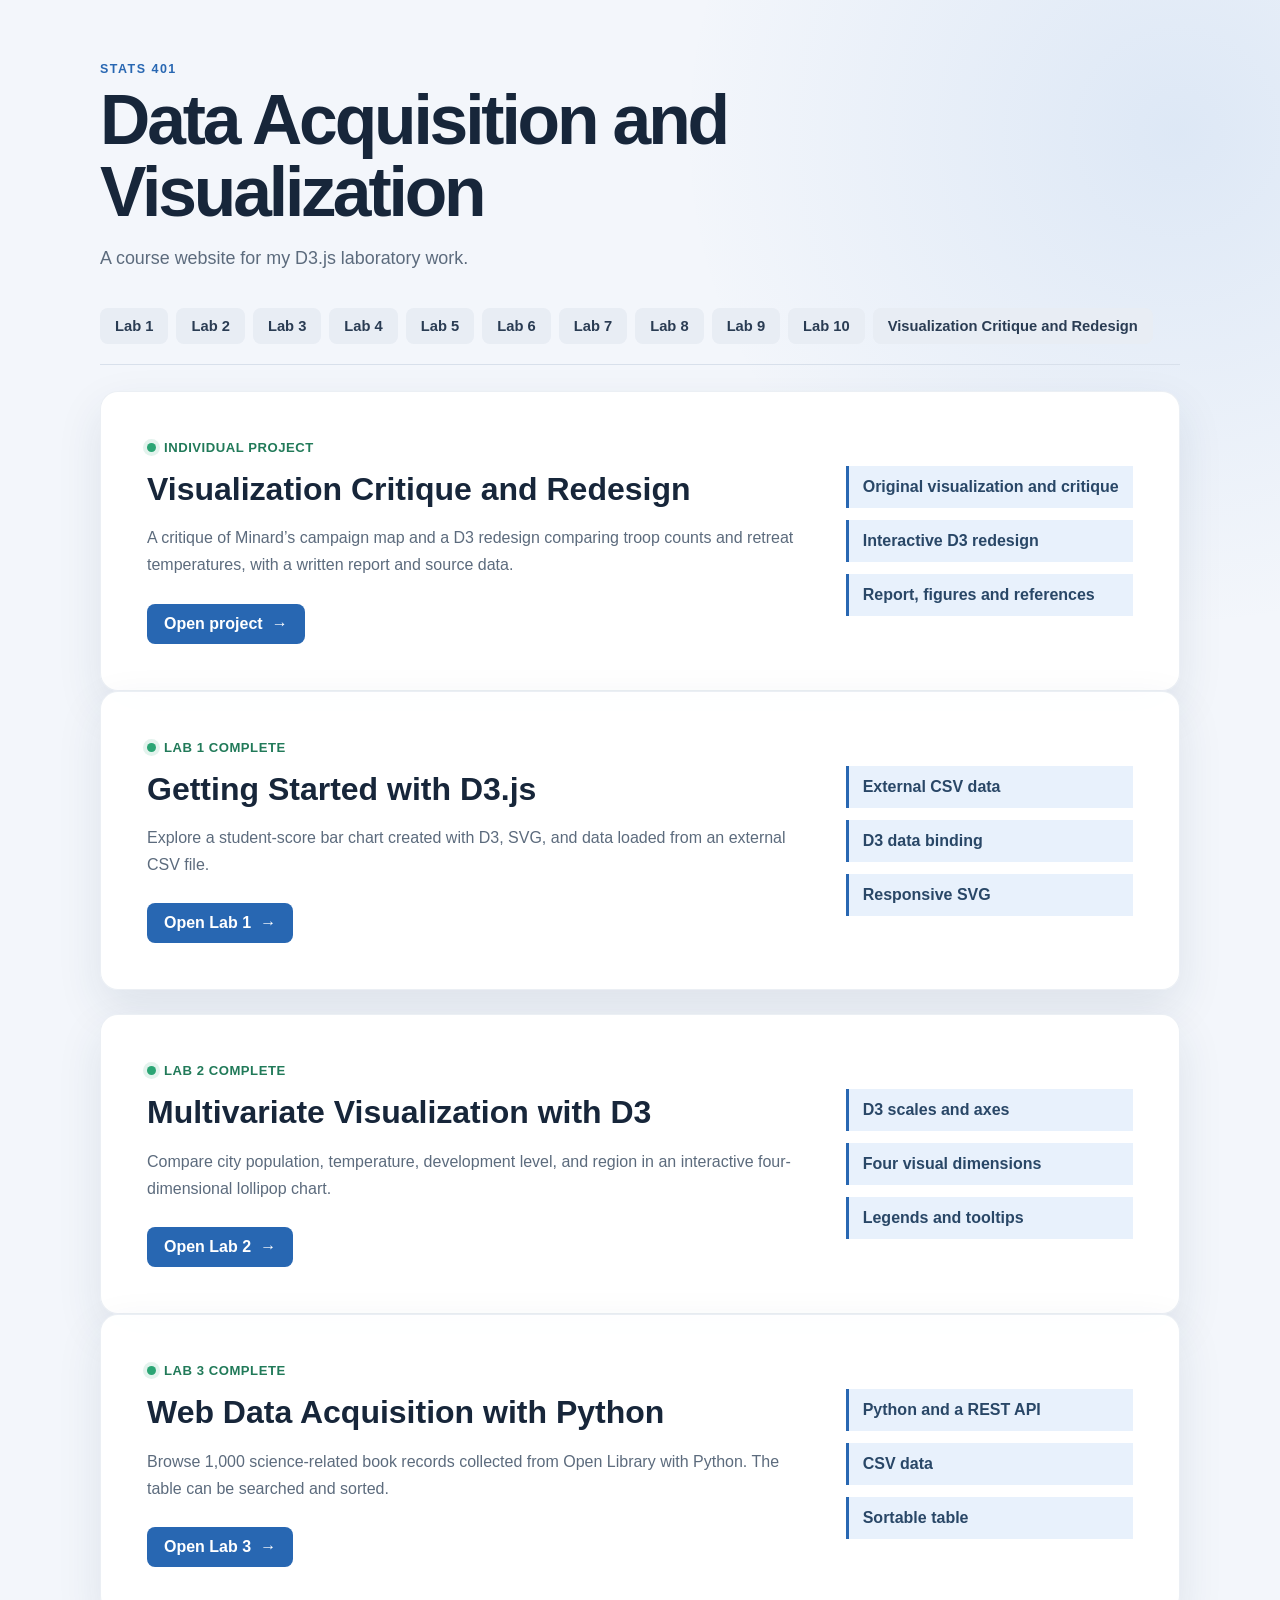
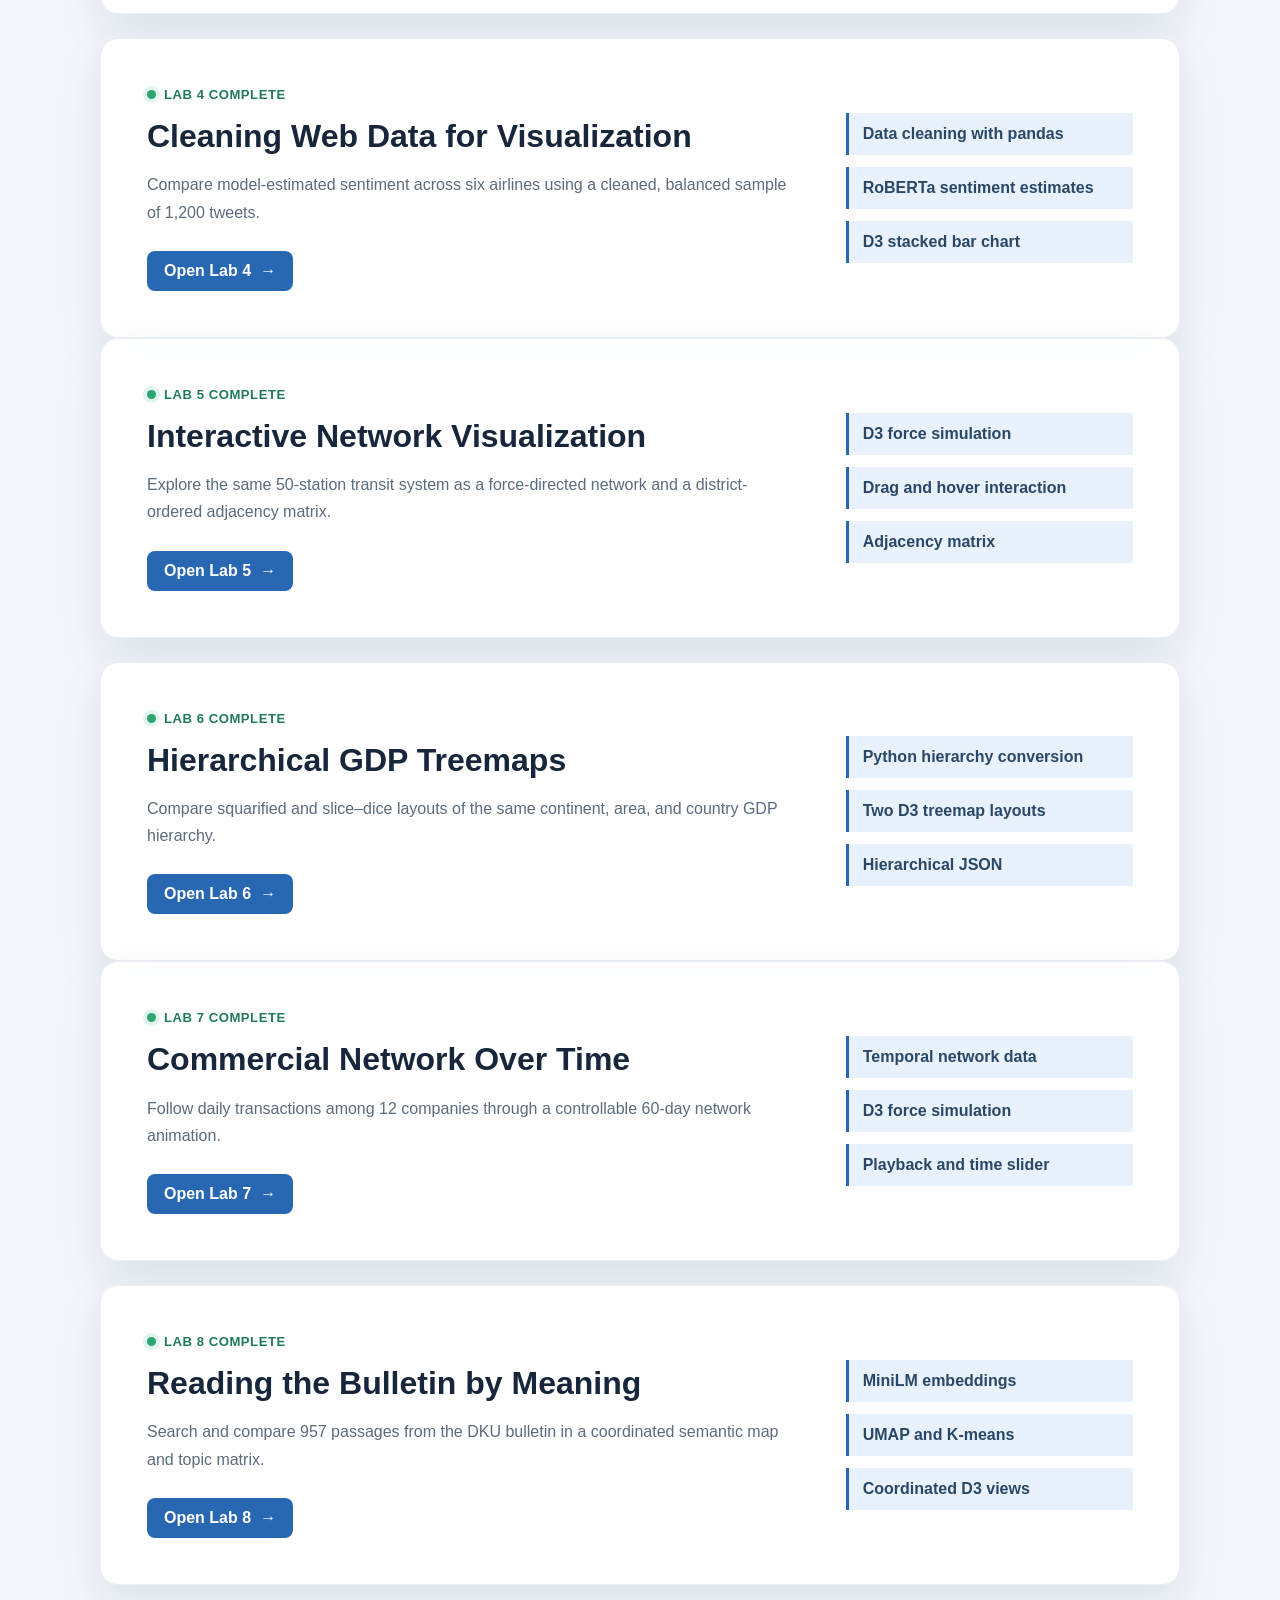
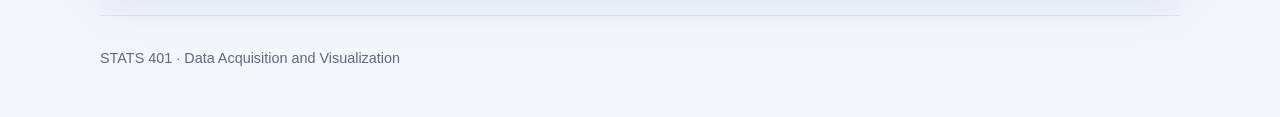
==== commit 11589587: "Add visualization critique and D3 redesign of Minard campaign map" ====
--- a/index.html
+++ b/index.html
@@ -28,7 +28,23 @@
       <a href="lab8/">Lab 8</a>
       <a href="lab9/">Lab 9</a>
       <a href="lab10/">Lab 10</a>
+      <a href="visualization-critique/">Visualization Critique and Redesign</a>
     </nav>
+
+    <section class="card lab-feature" aria-labelledby="critique-heading">
+      <div>
+        <p class="status"><span class="status-dot" aria-hidden="true"></span>Individual Project</p>
+        <h2 id="critique-heading">Visualization Critique and Redesign</h2>
+        <p>A critique of Minard’s campaign map and a D3 redesign comparing troop counts and retreat temperatures, with a written report and source data.</p>
+        <a class="button" href="visualization-critique/">Open project <span aria-hidden="true">→</span></a>
+      </div>
+      <ul class="feature-list" aria-label="Project contents">
+        <li>Original visualization and critique</li>
+        <li>Interactive D3 redesign</li>
+        <li>Report, figures and references</li>
+      </ul>
+    </section>
+
 
     <section class="card lab-feature" aria-labelledby="lab1-heading">
       <div>
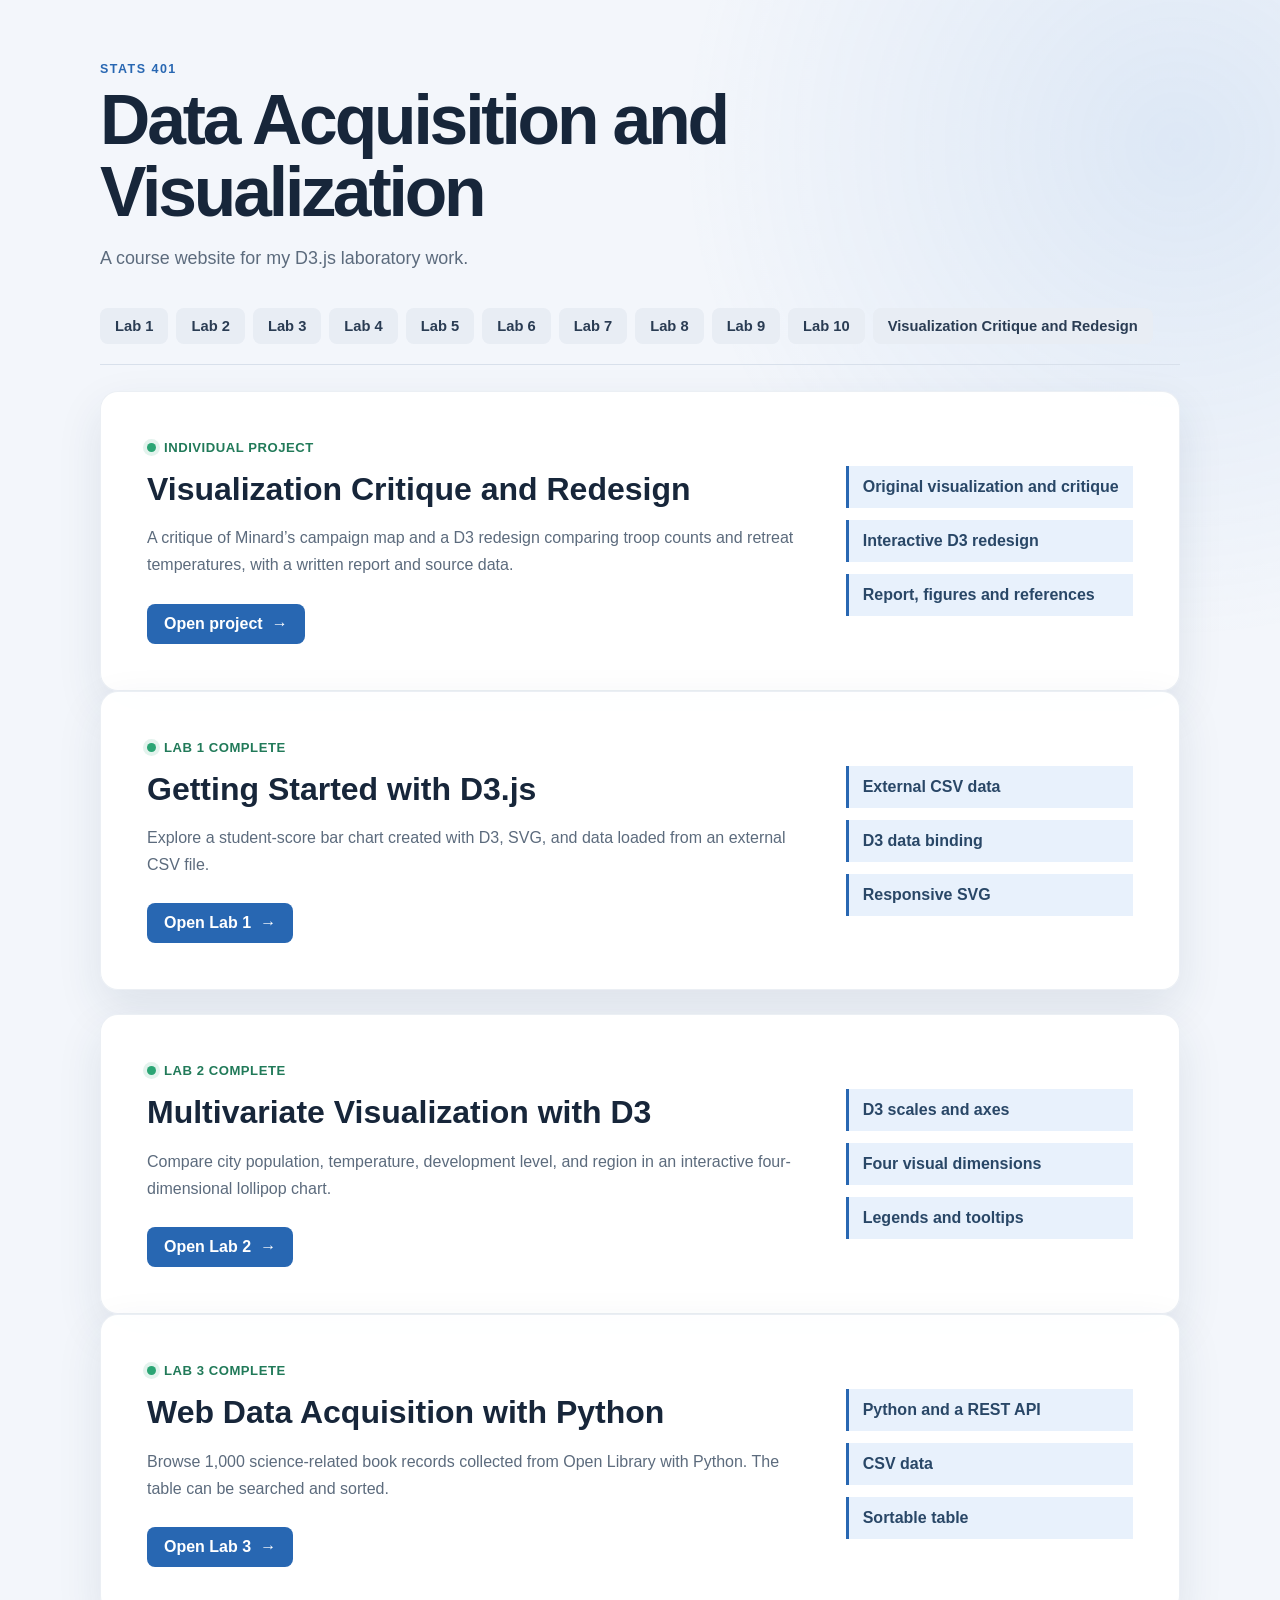
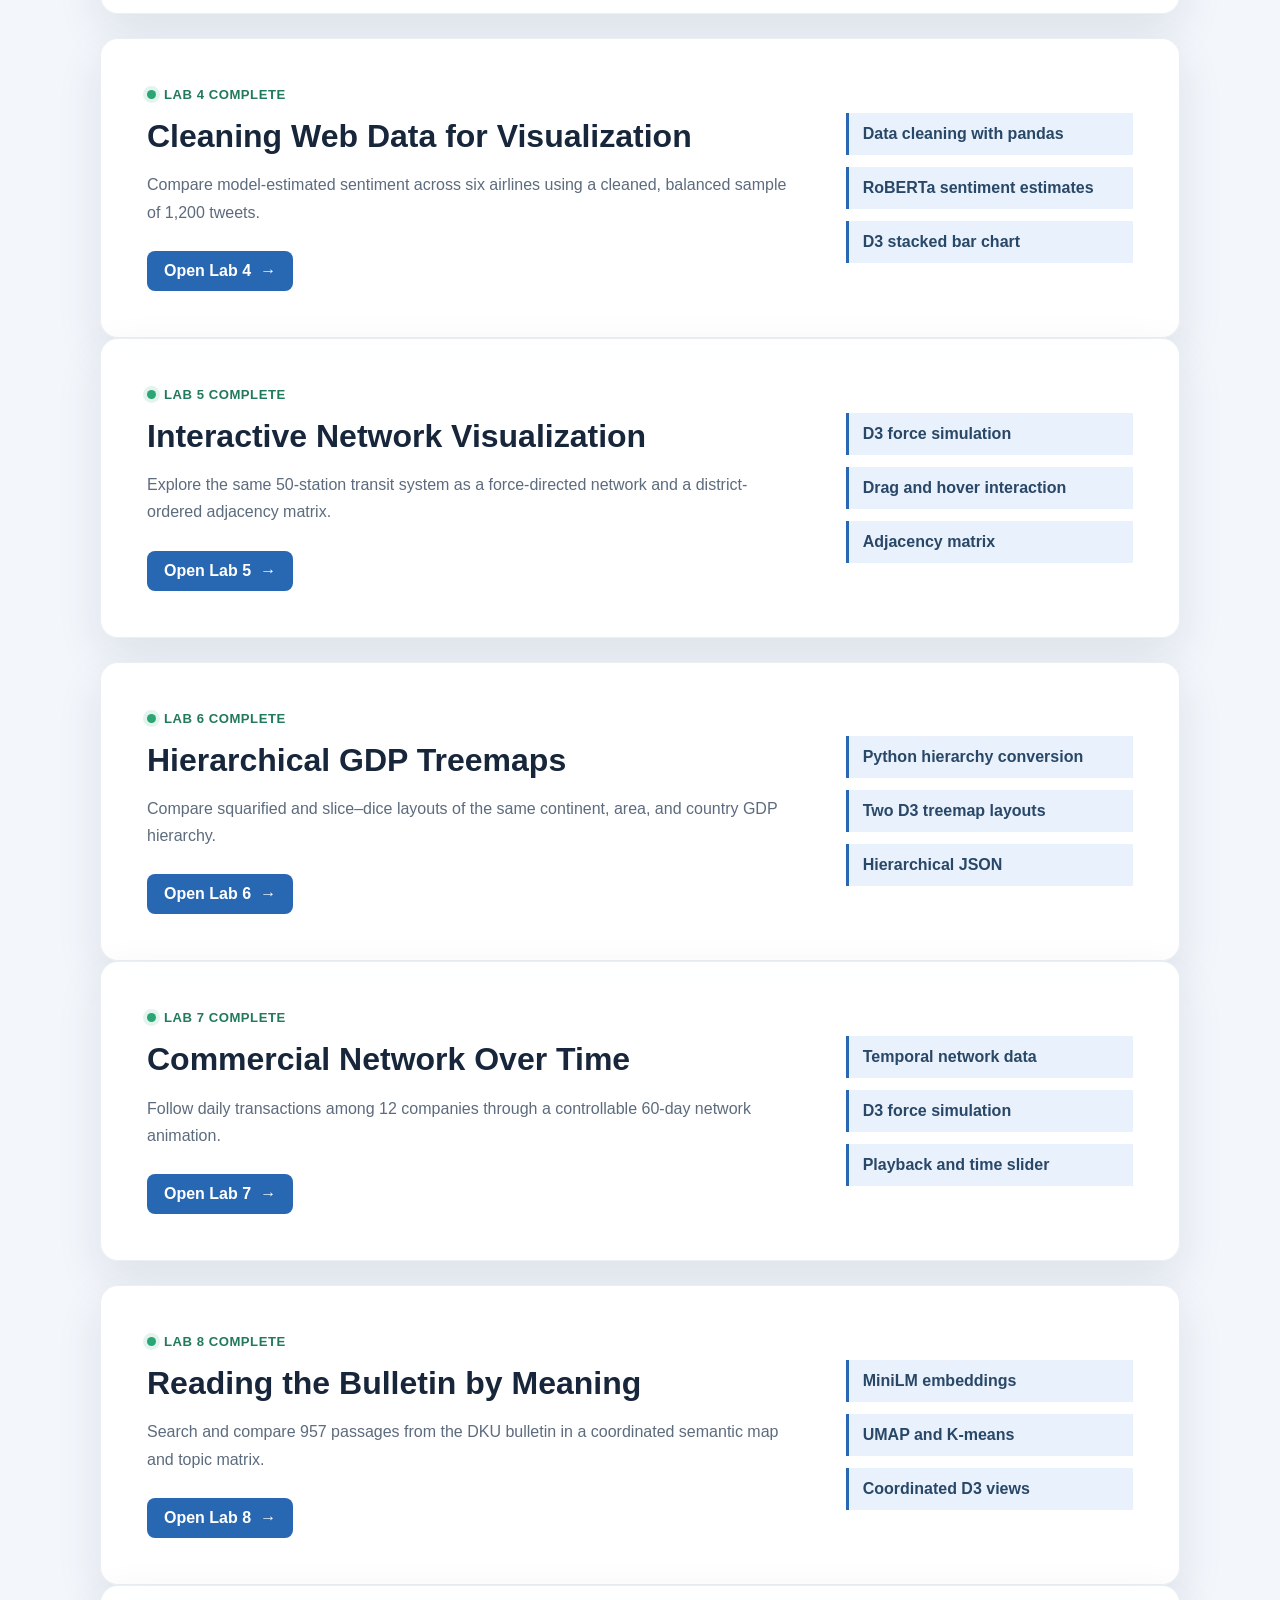
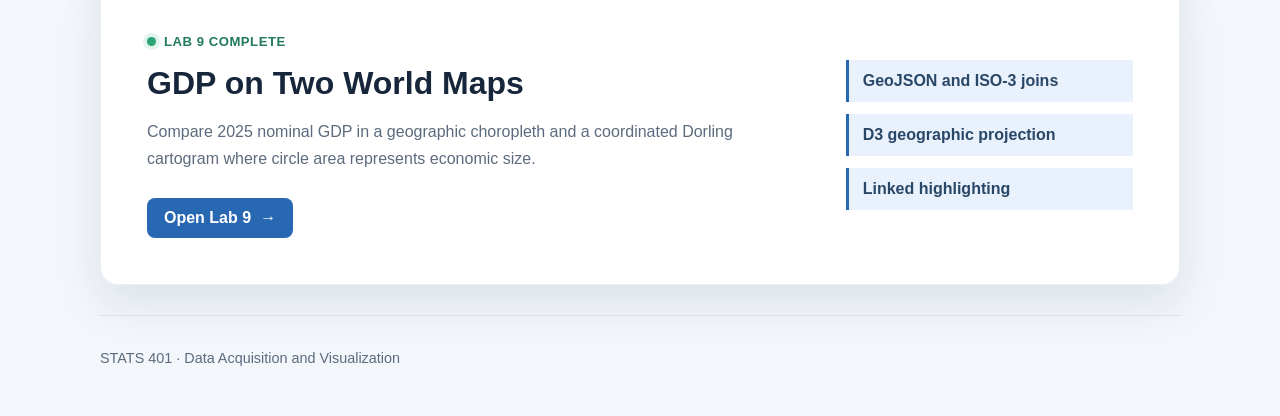
==== commit 7f94504d: "Complete Lab 9 geospatial visualization" ====
--- a/index.html
+++ b/index.html
@@ -182,6 +182,23 @@
       </ul>
     </section>
 
+    <section class="card lab-feature" aria-labelledby="lab9-heading">
+      <div>
+        <p class="status"><span class="status-dot" aria-hidden="true"></span>Lab 9 complete</p>
+        <h2 id="lab9-heading">GDP on Two World Maps</h2>
+        <p>
+          Compare 2025 nominal GDP in a geographic choropleth and a coordinated
+          Dorling cartogram where circle area represents economic size.
+        </p>
+        <a class="button" href="lab9/">Open Lab 9 <span aria-hidden="true">→</span></a>
+      </div>
+      <ul class="feature-list" aria-label="Lab 9 technologies">
+        <li>GeoJSON and ISO-3 joins</li>
+        <li>D3 geographic projection</li>
+        <li>Linked highlighting</li>
+      </ul>
+    </section>
+
     <footer class="site-footer">
       <p>STATS 401 · Data Acquisition and Visualization</p>
     </footer>
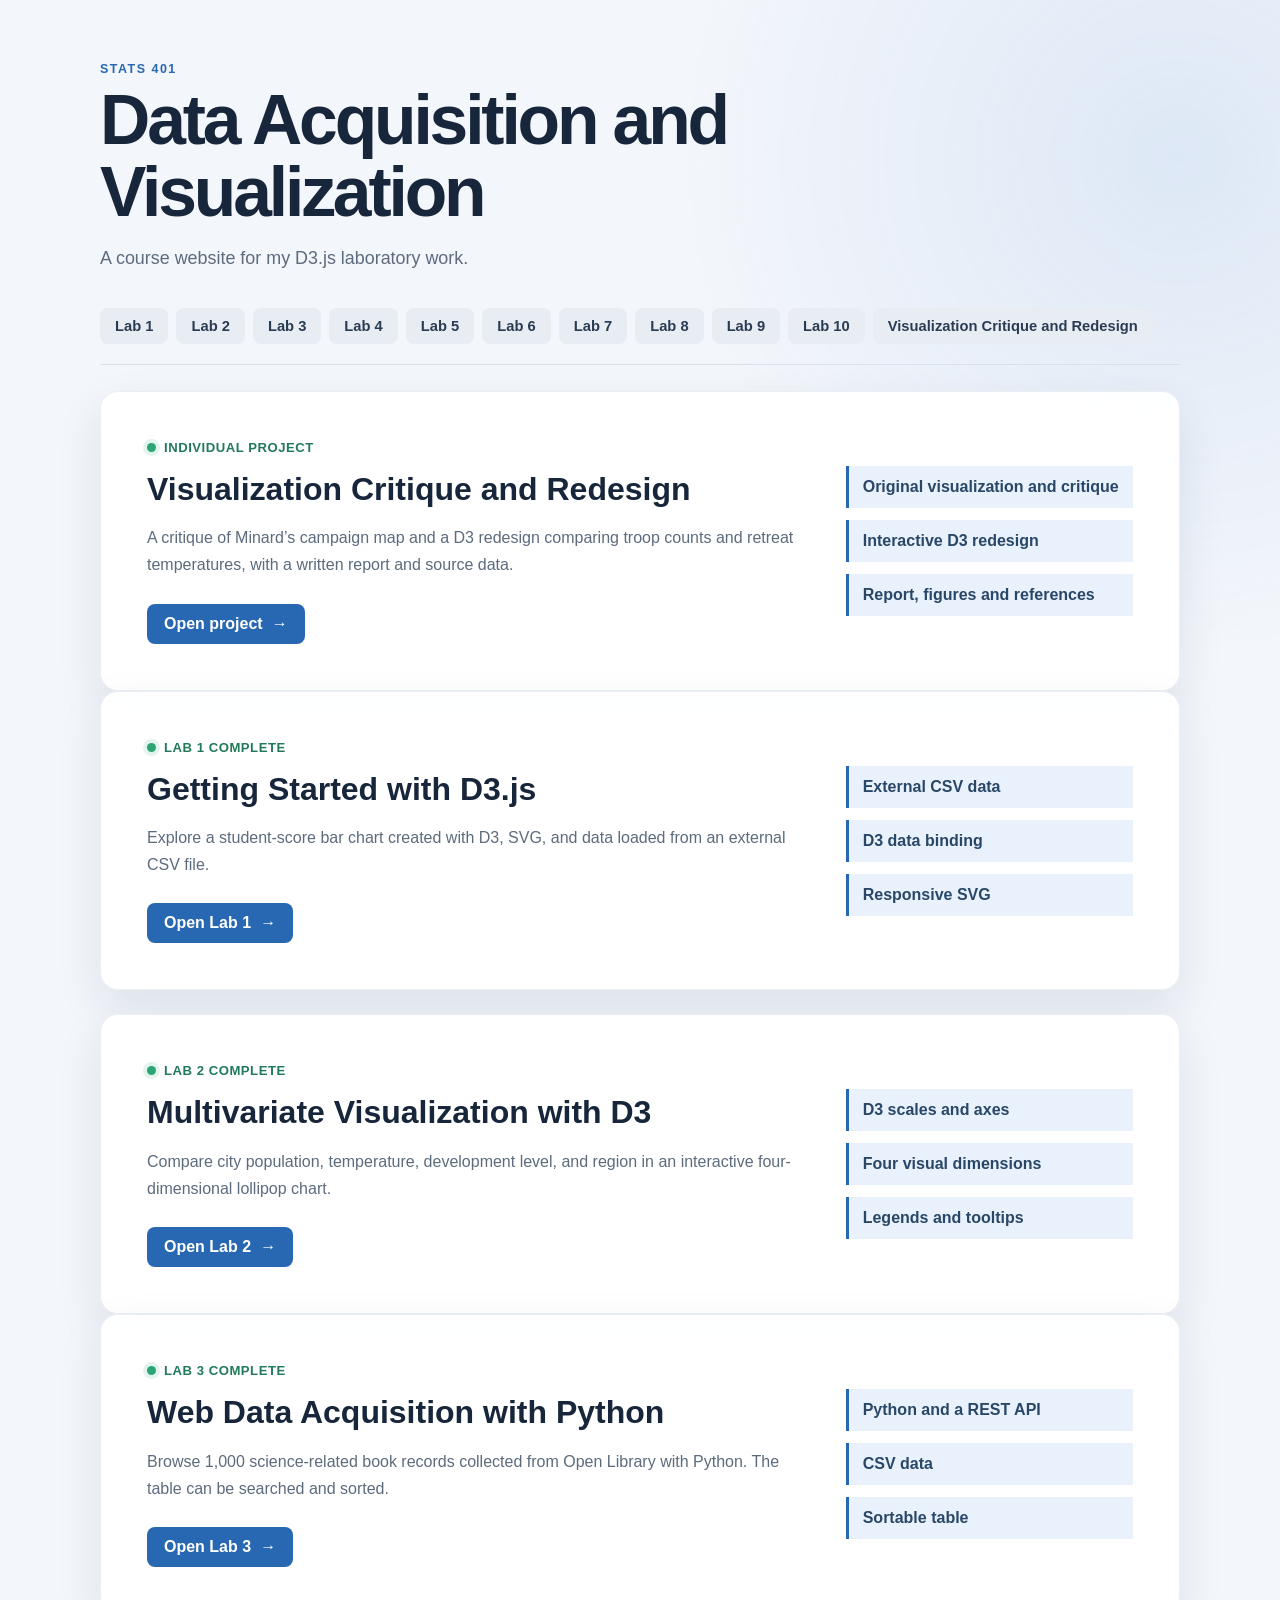
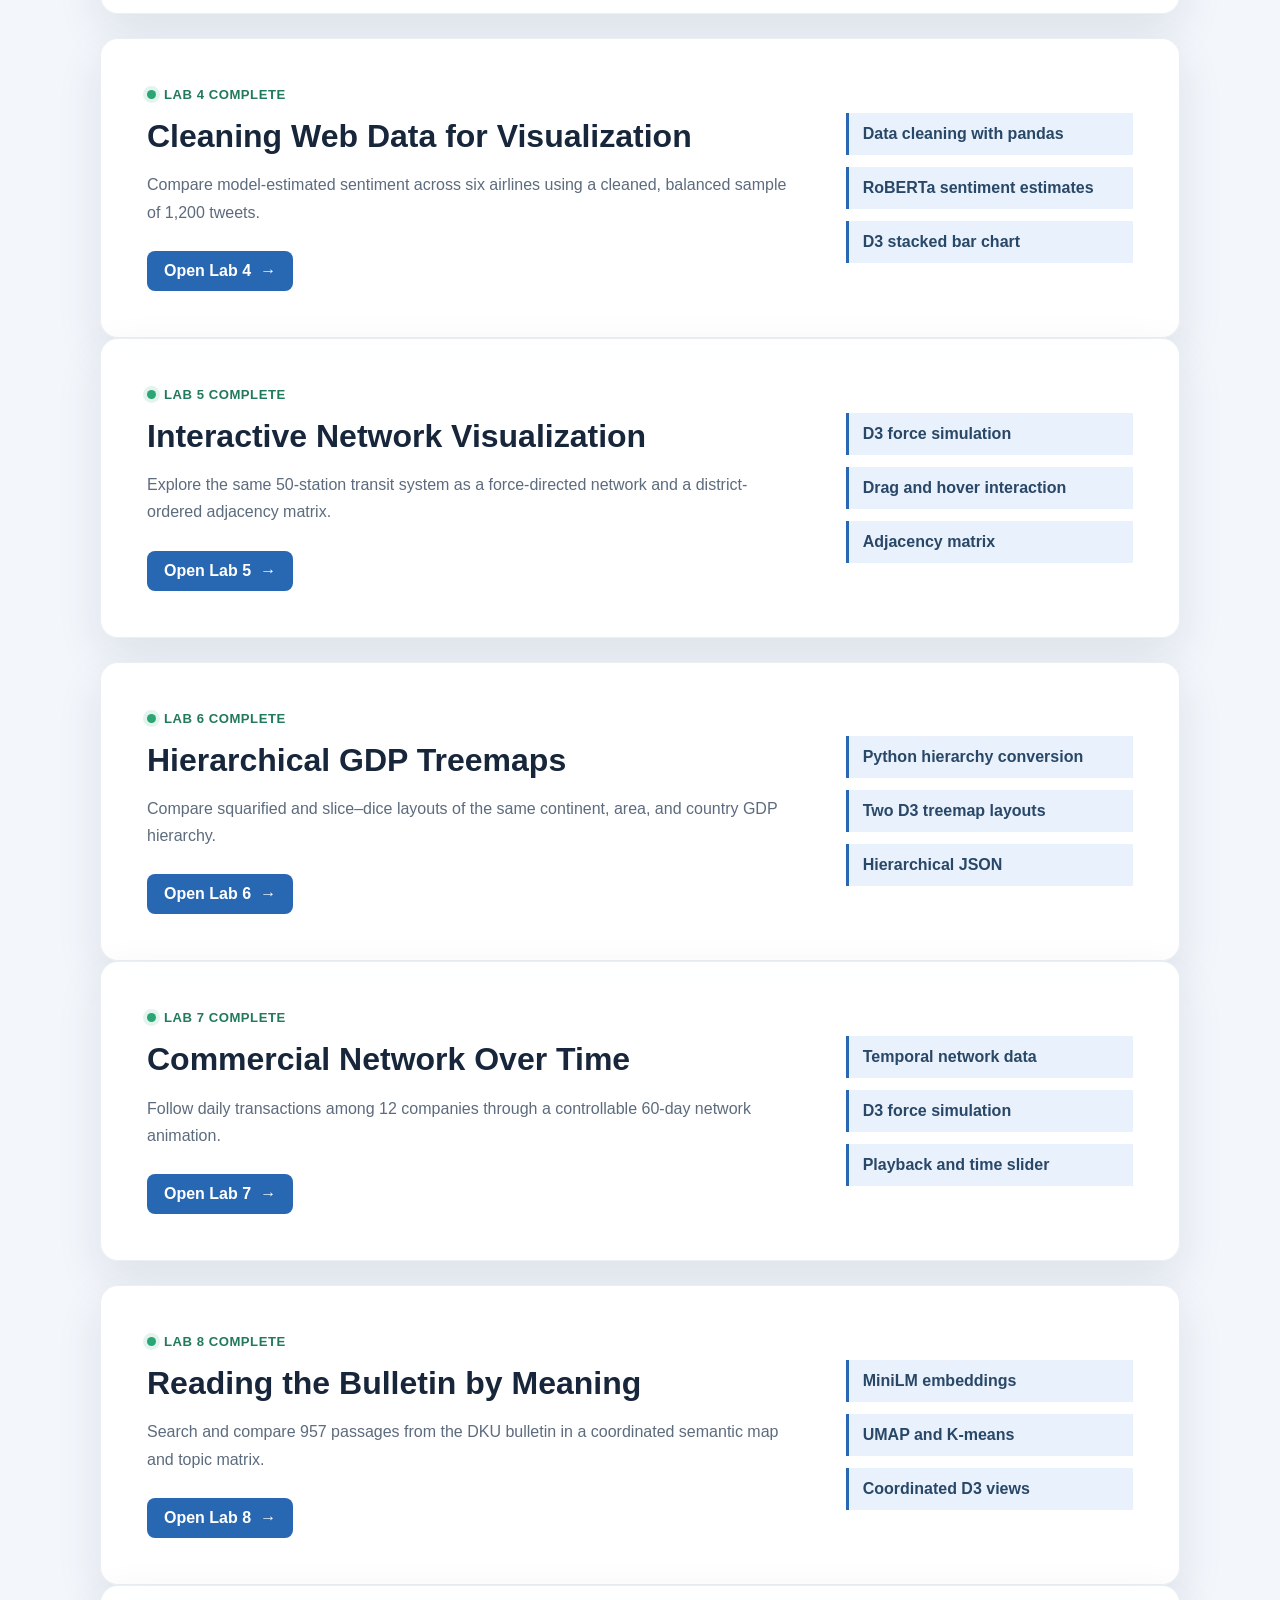
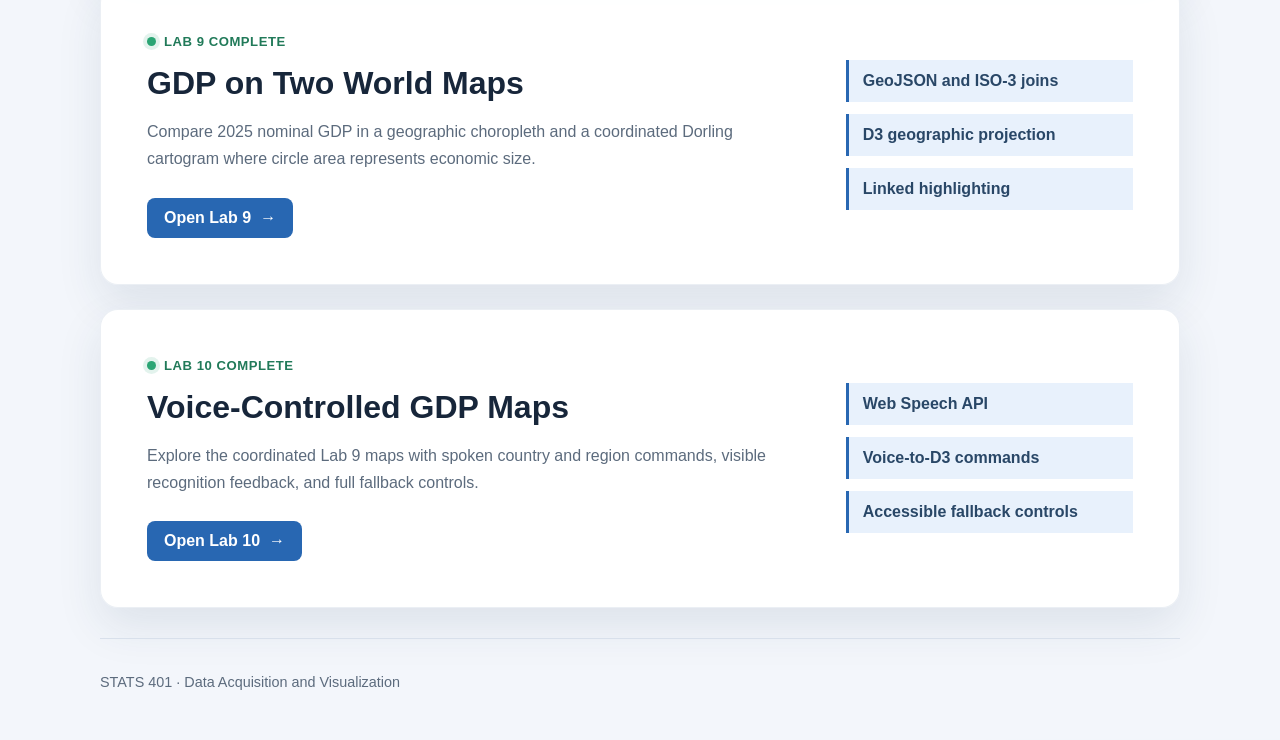
==== commit 471b09a1: "Complete Lab 10 voice interaction" ====
--- a/index.html
+++ b/index.html
@@ -199,6 +199,23 @@
       </ul>
     </section>
 
+    <section class="card lab-feature lab-feature-secondary" aria-labelledby="lab10-heading">
+      <div>
+        <p class="status"><span class="status-dot" aria-hidden="true"></span>Lab 10 complete</p>
+        <h2 id="lab10-heading">Voice-Controlled GDP Maps</h2>
+        <p>
+          Explore the coordinated Lab 9 maps with spoken country and region
+          commands, visible recognition feedback, and full fallback controls.
+        </p>
+        <a class="button" href="lab10/">Open Lab 10 <span aria-hidden="true">→</span></a>
+      </div>
+      <ul class="feature-list" aria-label="Lab 10 technologies">
+        <li>Web Speech API</li>
+        <li>Voice-to-D3 commands</li>
+        <li>Accessible fallback controls</li>
+      </ul>
+    </section>
+
     <footer class="site-footer">
       <p>STATS 401 · Data Acquisition and Visualization</p>
     </footer>
